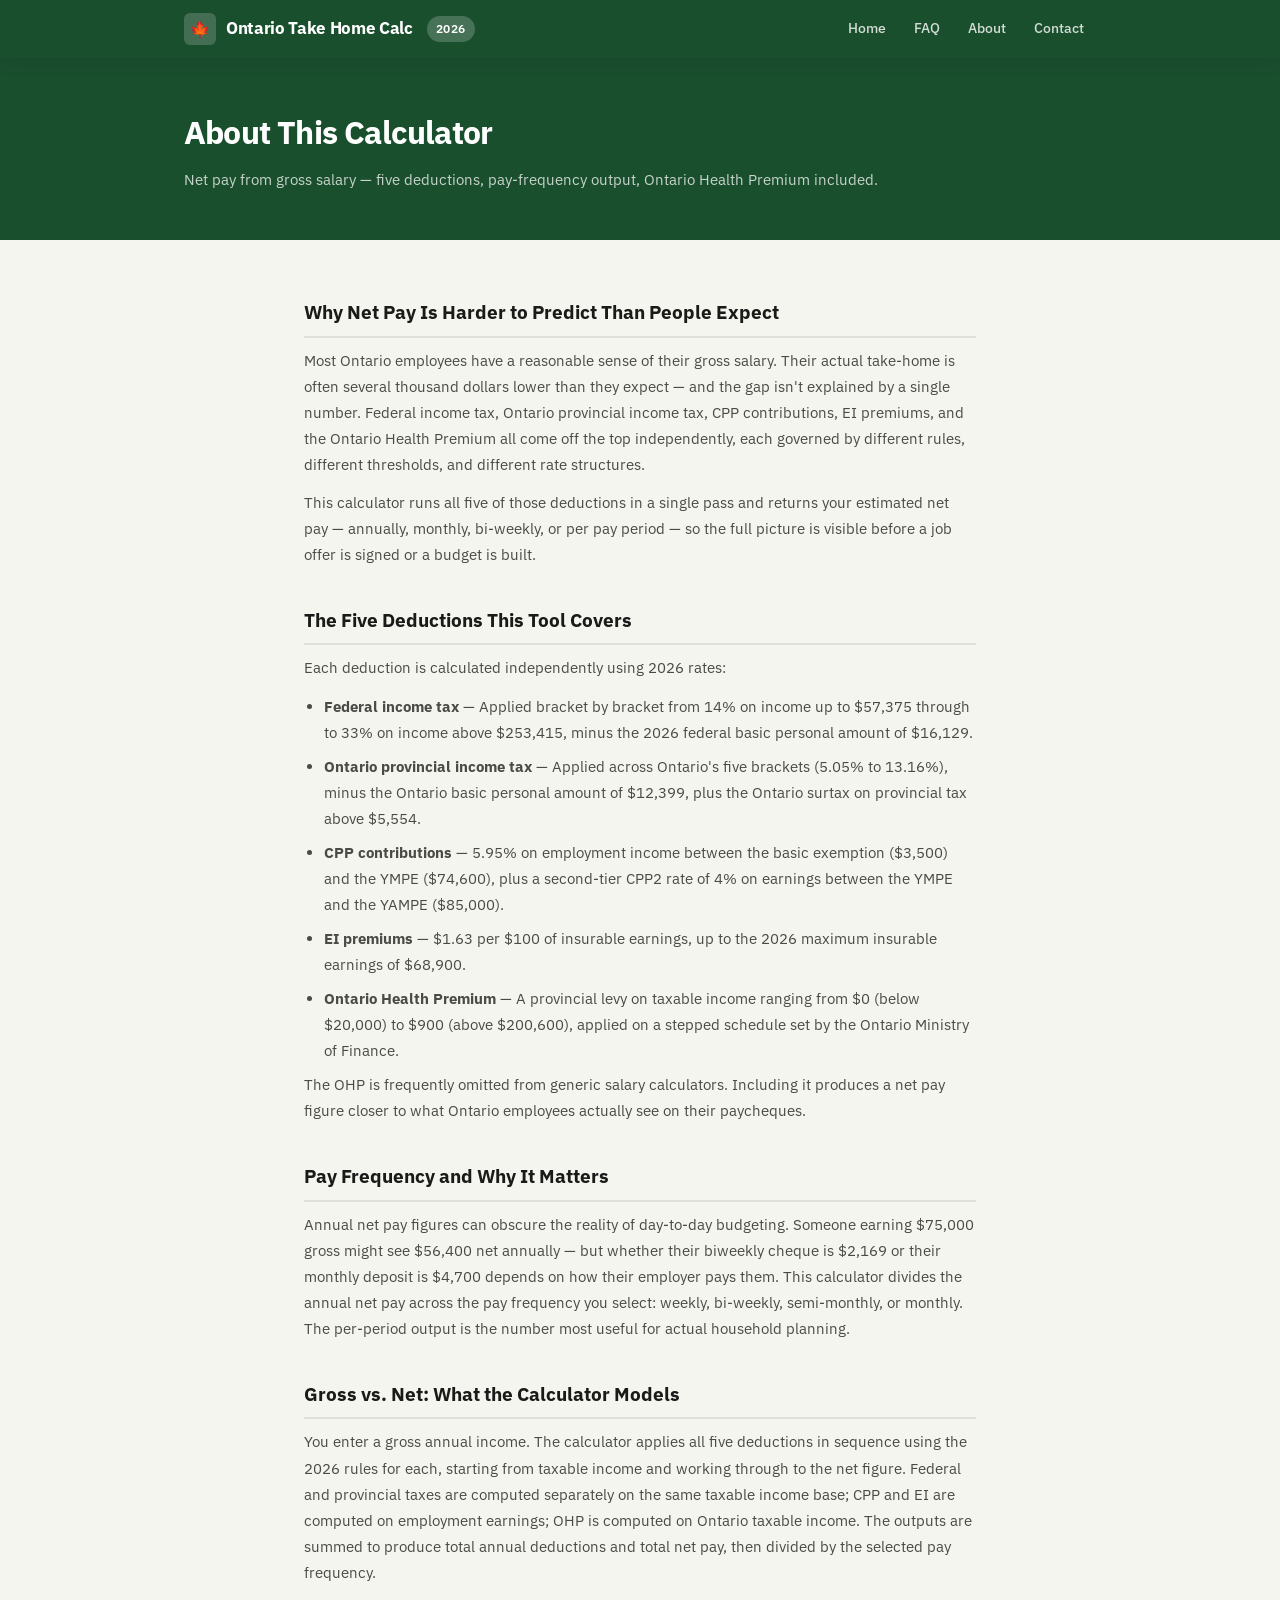
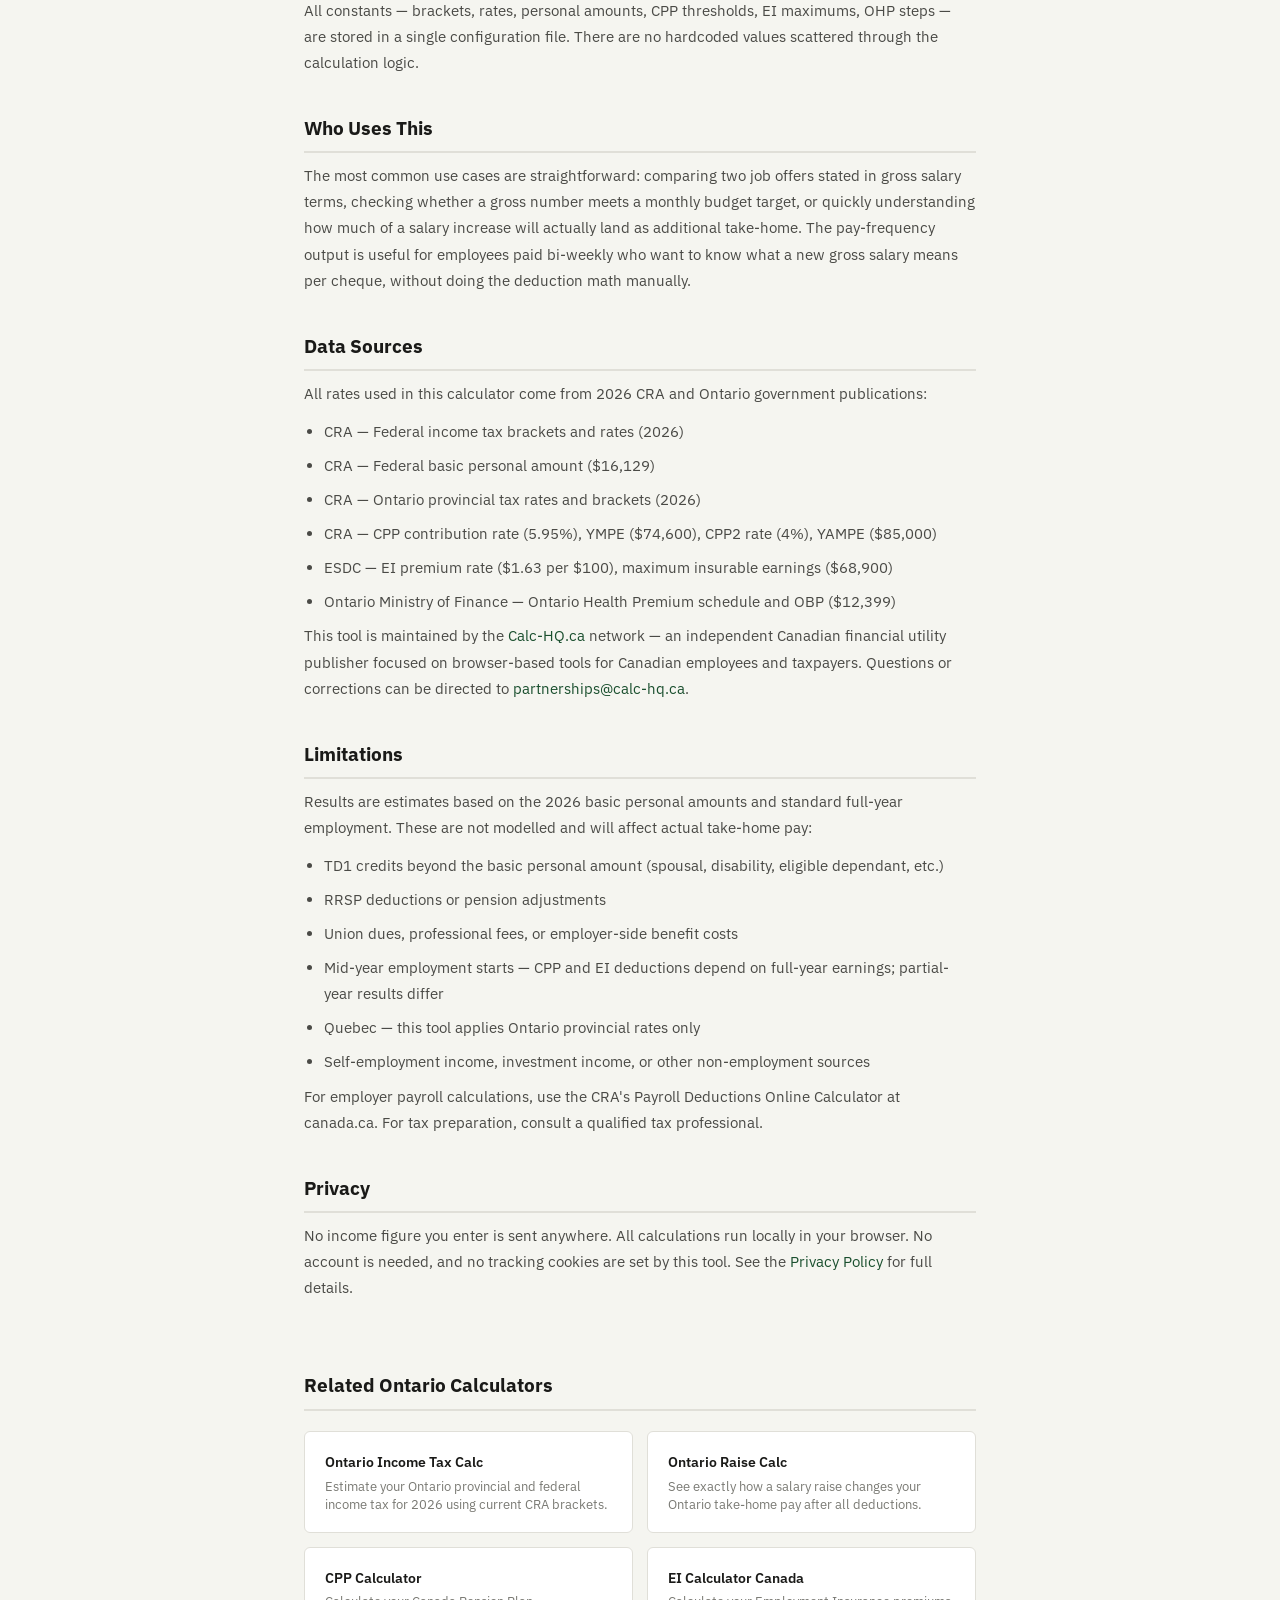
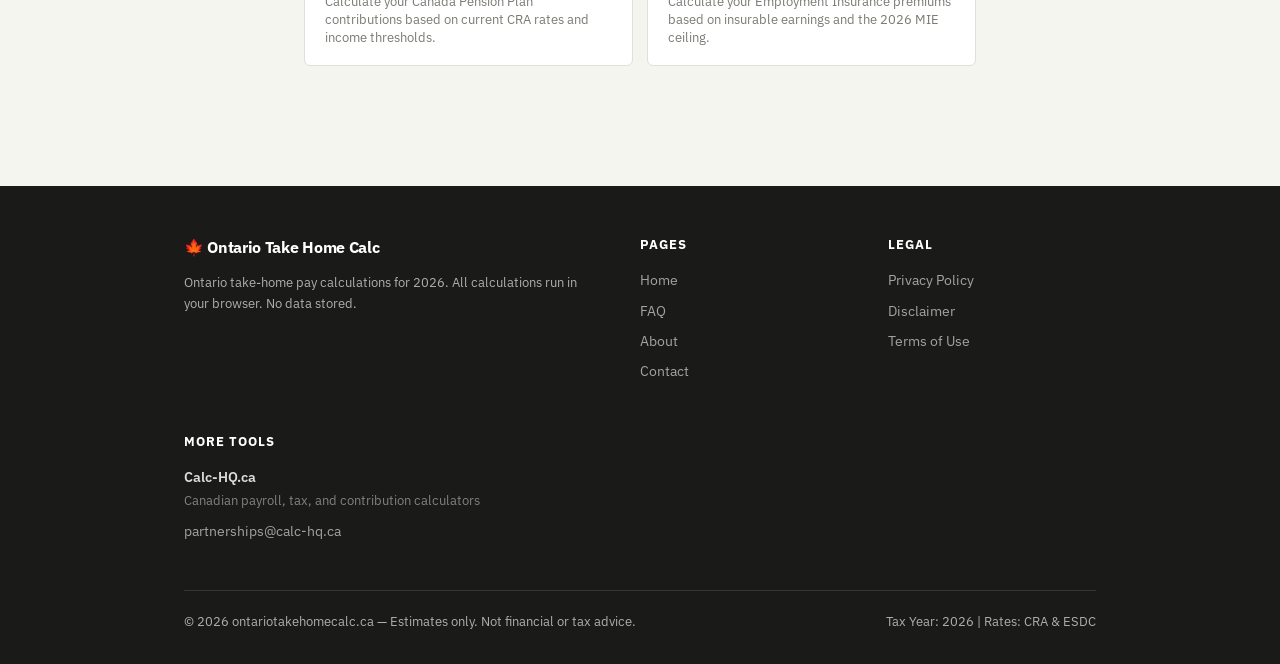
==== about.html @ 14be953a "patch: visual governance stabilization — naming/nav/footer/spacing" ====
<!DOCTYPE html>
<html lang="en-CA">
<head>
  <meta charset="UTF-8">
  <meta name="viewport" content="width=device-width, initial-scale=1.0">
  <title>About | Ontario Take Home Calc</title>
  <meta name="description" content="About Ontario Take Home Calc — a five-deduction net pay estimator covering federal and Ontario income tax, CPP, EI, and the Ontario Health Premium, with pay-frequency output for 2026.">
  <link rel="canonical" href="https://ontariotakehomecalc.ca/about.html">
  <link rel="stylesheet" href="css/style.css">
  <script async src="https://pagead2.googlesyndication.com/pagead/js/adsbygoogle.js?client=ca-pub-7744853829365165" crossorigin="anonymous"></script>
  <script type="application/ld+json">
  {
    "@context": "https://schema.org",
    "@type": "WebPage",
    "name": "About | Ontario Take Home Calc",
    "url": "https://ontariotakehomecalc.ca/about.html",
    "description": "About Ontario Take Home Calc — five-deduction Ontario net pay estimator including OHP, pay frequency output, and 2026 CRA rates.",
    "isPartOf": {
      "@type": "WebSite",
        "name": "Ontario Take Home Calc",
      "url": "https://ontariotakehomecalc.ca/"
    }
  }
  </script>
</head>
<body>

<header class="site-header">
  <div class="container">
    <div class="header-inner">
      <a href="/" class="logo"><span class="logo-icon">🍁</span> Ontario Take Home Calc <span class="year-badge">2026</span></a>
      <nav class="header-nav">
        <a href="index.html">Home</a>
        <a href="faq.html">FAQ</a>
        <a href="about.html">About</a>
        <a href="contact.html">Contact</a>
      </nav>
    </div>
  </div>
</header>

<section class="page-hero">
  <div class="container">
    <h1>About This Calculator</h1>
    <p>Net pay from gross salary — five deductions, pay-frequency output, Ontario Health Premium included.</p>
  </div>
</section>

<div class="page-body">

  <h2>Why Net Pay Is Harder to Predict Than People Expect</h2>
  <p>Most Ontario employees have a reasonable sense of their gross salary. Their actual take-home is often several thousand dollars lower than they expect — and the gap isn't explained by a single number. Federal income tax, Ontario provincial income tax, CPP contributions, EI premiums, and the Ontario Health Premium all come off the top independently, each governed by different rules, different thresholds, and different rate structures.</p>
  <p>This calculator runs all five of those deductions in a single pass and returns your estimated net pay — annually, monthly, bi-weekly, or per pay period — so the full picture is visible before a job offer is signed or a budget is built.</p>

  <h2>The Five Deductions This Tool Covers</h2>
  <p>Each deduction is calculated independently using 2026 rates:</p>
  <ul>
    <li><strong>Federal income tax</strong> — Applied bracket by bracket from 14% on income up to $57,375 through to 33% on income above $253,415, minus the 2026 federal basic personal amount of $16,129.</li>
    <li><strong>Ontario provincial income tax</strong> — Applied across Ontario's five brackets (5.05% to 13.16%), minus the Ontario basic personal amount of $12,399, plus the Ontario surtax on provincial tax above $5,554.</li>
    <li><strong>CPP contributions</strong> — 5.95% on employment income between the basic exemption ($3,500) and the YMPE ($74,600), plus a second-tier CPP2 rate of 4% on earnings between the YMPE and the YAMPE ($85,000).</li>
    <li><strong>EI premiums</strong> — $1.63 per $100 of insurable earnings, up to the 2026 maximum insurable earnings of $68,900.</li>
    <li><strong>Ontario Health Premium</strong> — A provincial levy on taxable income ranging from $0 (below $20,000) to $900 (above $200,600), applied on a stepped schedule set by the Ontario Ministry of Finance.</li>
  </ul>
  <p>The OHP is frequently omitted from generic salary calculators. Including it produces a net pay figure closer to what Ontario employees actually see on their paycheques.</p>

  <h2>Pay Frequency and Why It Matters</h2>
  <p>Annual net pay figures can obscure the reality of day-to-day budgeting. Someone earning $75,000 gross might see $56,400 net annually — but whether their biweekly cheque is $2,169 or their monthly deposit is $4,700 depends on how their employer pays them. This calculator divides the annual net pay across the pay frequency you select: weekly, bi-weekly, semi-monthly, or monthly. The per-period output is the number most useful for actual household planning.</p>

  <h2>Gross vs. Net: What the Calculator Models</h2>
  <p>You enter a gross annual income. The calculator applies all five deductions in sequence using the 2026 rules for each, starting from taxable income and working through to the net figure. Federal and provincial taxes are computed separately on the same taxable income base; CPP and EI are computed on employment earnings; OHP is computed on Ontario taxable income. The outputs are summed to produce total annual deductions and total net pay, then divided by the selected pay frequency.</p>
  <p>All constants — brackets, rates, personal amounts, CPP thresholds, EI maximums, OHP steps — are stored in a single configuration file. There are no hardcoded values scattered through the calculation logic.</p>

  <h2>Who Uses This</h2>
  <p>The most common use cases are straightforward: comparing two job offers stated in gross salary terms, checking whether a gross number meets a monthly budget target, or quickly understanding how much of a salary increase will actually land as additional take-home. The pay-frequency output is useful for employees paid bi-weekly who want to know what a new gross salary means per cheque, without doing the deduction math manually.</p>

  <h2>Data Sources</h2>
  <p>All rates used in this calculator come from 2026 CRA and Ontario government publications:</p>
  <ul>
    <li>CRA — Federal income tax brackets and rates (2026)</li>
    <li>CRA — Federal basic personal amount ($16,129)</li>
    <li>CRA — Ontario provincial tax rates and brackets (2026)</li>
    <li>CRA — CPP contribution rate (5.95%), YMPE ($74,600), CPP2 rate (4%), YAMPE ($85,000)</li>
    <li>ESDC — EI premium rate ($1.63 per $100), maximum insurable earnings ($68,900)</li>
    <li>Ontario Ministry of Finance — Ontario Health Premium schedule and OBP ($12,399)</li>
  </ul>
  <p>This tool is maintained by the <a href="https://calc-hq.ca" target="_blank" rel="noopener">Calc-HQ.ca</a> network — an independent Canadian financial utility publisher focused on browser-based tools for Canadian employees and taxpayers. Questions or corrections can be directed to <a href="mailto:partnerships@calc-hq.ca">partnerships@calc-hq.ca</a>.</p>

  <h2>Limitations</h2>
  <p>Results are estimates based on the 2026 basic personal amounts and standard full-year employment. These are not modelled and will affect actual take-home pay:</p>
  <ul>
    <li>TD1 credits beyond the basic personal amount (spousal, disability, eligible dependant, etc.)</li>
    <li>RRSP deductions or pension adjustments</li>
    <li>Union dues, professional fees, or employer-side benefit costs</li>
    <li>Mid-year employment starts — CPP and EI deductions depend on full-year earnings; partial-year results differ</li>
    <li>Quebec — this tool applies Ontario provincial rates only</li>
    <li>Self-employment income, investment income, or other non-employment sources</li>
  </ul>
  <p>For employer payroll calculations, use the CRA's Payroll Deductions Online Calculator at canada.ca. For tax preparation, consult a qualified tax professional.</p>

  <h2>Privacy</h2>
  <p>No income figure you enter is sent anywhere. All calculations run locally in your browser. No account is needed, and no tracking cookies are set by this tool. See the <a href="privacy-policy.html">Privacy Policy</a> for full details.</p>

</div>

<!-- RELATED TOOLS (Ontario cluster — driven by network.js) -->
<section class="related-tools-section">
  <div class="page-body" style="padding-top:0;">
    <h2 style="margin-top:0;">Related Ontario Calculators</h2>
    <div class="related-grid" id="relatedGrid">
      <!-- populated by network.js -->
    </div>
  </div>
</section>

<footer class="site-footer">
  <div class="container">
    <div class="footer-grid">
      <div class="footer-brand">
        <div class="logo">🍁 Ontario Take Home Calc</div>
        <p>Ontario take-home pay calculations for 2026. All calculations run in your browser. No data stored.</p>
      </div>
      <div class="footer-col">
        <h4>Pages</h4>
        <a href="index.html">Home</a>
        <a href="faq.html">FAQ</a>
        <a href="about.html">About</a>
        <a href="contact.html">Contact</a>
      </div>
      <div class="footer-col">
        <h4>Legal</h4>
        <a href="privacy-policy.html">Privacy Policy</a>
        <a href="disclaimer.html">Disclaimer</a>
        <a href="terms.html">Terms of Use</a>
      </div>
      <div class="footer-col">
        <h4>More Tools</h4>
        <a href="https://calc-hq.ca" class="more-tools-link" target="_blank" rel="noopener">
          <div>Calc-HQ.ca</div>
          <div class="subtext">Canadian payroll, tax, and contribution calculators</div>
        </a>
        <a href="mailto:partnerships@calc-hq.ca">partnerships@calc-hq.ca</a>
      </div>
    </div>
    <div class="footer-bottom">
      <span>© 2026 ontariotakehomecalc.ca — Estimates only. Not financial or tax advice.</span>
      <span>Tax Year: 2026 | Rates: CRA &amp; ESDC</span>
    </div>
  </div>
</footer>

<script src="js/network.js"></script>
<script src="js/ads.js"></script>
<script>
(function(){
  var grid = document.getElementById('relatedGrid');
  if (!grid || typeof NETWORK_TOOLS === 'undefined') return;
  var thisSite = 'ontariotakehomecalc.ca';
  var tools = NETWORK_TOOLS.filter(function(t){ return t.live === true && t.url.indexOf(thisSite) === -1; });
  if (!tools.length) { grid.innerHTML = '<p style="color:#888;font-size:0.9rem">No related tools available.</p>'; return; }
  tools.forEach(function(tool){
    var a = document.createElement('a');
    a.className = 'related-card';
    a.href = tool.url;
    a.target = '_blank';
    a.rel = 'noopener';
    a.innerHTML = '<div class="related-card-title">' + tool.name + '</div><div class="related-card-desc">' + tool.desc + '</div>';
    grid.appendChild(a);
  });
})();
</script>
</body>
</html>
---- css/style.css ----
/* Ontario Take Home Calc — Main Stylesheet */
/* Aesthetic: Clean government-grade authority with a modern twist */
/* Fonts: IBM Plex Sans (body) + IBM Plex Mono (numbers) */

@import url('https://fonts.googleapis.com/css2?family=IBM+Plex+Sans:wght@300;400;500;600;700&family=IBM+Plex+Mono:wght@400;500;600&display=swap');

/* ─── CSS VARIABLES ──────────────────────────────────────────────────────────── */
:root {
  --bg:         #f5f5f0;
  --surface:    #ffffff;
  --surface-2:  #f9f9f6;
  --border:     #e0dfd8;
  --border-2:   #c8c7be;

  --text-primary:   #1a1a18;
  --text-secondary: #4a4a46;
  --text-muted:     #7a7a74;

  --accent:       #1a4f2e;      /* Deep Ontario green */
  --accent-light: #e8f2ec;
  --accent-mid:   #2d7a47;
  --accent-hover: #153d24;

  --red:    #c0392b;
  --amber:  #c47a00;

  --radius:   6px;
  --radius-lg: 12px;
  --shadow-sm: 0 1px 3px rgba(0,0,0,0.08);
  --shadow:    0 4px 16px rgba(0,0,0,0.10);
  --shadow-lg: 0 8px 32px rgba(0,0,0,0.12);

  --max-width: 960px;
  --content-width: 760px;
}

/* ─── RESET ──────────────────────────────────────────────────────────────────── */
*, *::before, *::after { box-sizing: border-box; margin: 0; padding: 0; }
html { scroll-behavior: smooth; }
body {
  font-family: 'IBM Plex Sans', sans-serif;
  background: var(--bg);
  color: var(--text-primary);
  font-size: 16px;
  line-height: 1.65;
  -webkit-font-smoothing: antialiased;
}
img { max-width: 100%; }
a { color: var(--accent); text-decoration: none; }
a:hover { color: var(--accent-hover); text-decoration: underline; }

/* ─── LAYOUT ──────────────────────────────────────────────────────────────────── */
.container {
  max-width: var(--max-width);
  margin: 0 auto;
  padding: 0 24px;
}
.content-width {
  max-width: var(--content-width);
  margin: 0 auto;
}

/* ─── HEADER ──────────────────────────────────────────────────────────────────── */
.site-header {
  background: var(--accent);
  color: #fff;
  padding: 0;
  position: sticky;
  top: 0;
  z-index: 100;
  box-shadow: var(--shadow);
}
.header-inner {
  display: flex;
  align-items: center;
  justify-content: space-between;
  height: 58px;
}
.logo {
  font-size: 1.05rem;
  font-weight: 700;
  color: #fff;
  letter-spacing: -0.02em;
  display: flex;
  align-items: center;
  gap: 10px;
}
.logo-icon {
  width: 32px;
  height: 32px;
  background: rgba(255,255,255,0.18);
  border-radius: 6px;
  display: flex;
  align-items: center;
  justify-content: center;
  font-size: 1rem;
}
.header-nav {
  display: flex;
  align-items: center;
  gap: 4px;
}
.header-nav a {
  color: rgba(255,255,255,0.80);
  font-size: 0.875rem;
  font-weight: 500;
  padding: 6px 12px;
  border-radius: var(--radius);
  transition: background 0.15s, color 0.15s;
}
.header-nav a:hover {
  color: #fff;
  background: rgba(255,255,255,0.15);
  text-decoration: none;
}
.year-badge {
  background: rgba(255,255,255,0.20);
  color: #fff;
  font-size: 0.75rem;
  font-weight: 600;
  padding: 3px 9px;
  border-radius: 20px;
  letter-spacing: 0.04em;
  margin-left: 4px;
}

/* ─── HERO ────────────────────────────────────────────────────────────────────── */
.hero {
  background: var(--accent);
  color: #fff;
  padding: 48px 0 56px;
}
.hero h1 {
  font-size: clamp(1.6rem, 3.5vw, 2.4rem);
  font-weight: 700;
  letter-spacing: -0.03em;
  line-height: 1.2;
  margin-bottom: 10px;
  text-wrap: balance;
}
.hero p {
  font-size: 1rem;
  color: rgba(255,255,255,0.80);
  max-width: 520px;
}

/* ─── CALCULATOR CARD ────────────────────────────────────────────────────────── */
.calc-card {
  background: var(--surface);
  border-radius: var(--radius-lg);
  box-shadow: var(--shadow-lg);
  margin-top: -28px;
  position: relative;
  z-index: 10;
  overflow: hidden;
}
.calc-form-section {
  padding: 32px 36px;
  border-bottom: 1px solid var(--border);
}
.calc-results-section {
  padding: 32px 36px;
  background: var(--surface-2);
}

.form-grid {
  display: grid;
  grid-template-columns: 1fr 1fr;
  gap: 20px 28px;
  align-items: end;
}
.form-group {
  display: flex;
  flex-direction: column;
  gap: 6px;
}
.form-group.full {
  grid-column: 1 / -1;
}
label {
  font-size: 0.825rem;
  font-weight: 600;
  color: var(--text-secondary);
  text-transform: uppercase;
  letter-spacing: 0.06em;
}
.input-prefix-wrap {
  position: relative;
}
.input-prefix {
  position: absolute;
  left: 12px;
  top: 50%;
  transform: translateY(-50%);
  color: var(--text-muted);
  font-size: 1rem;
  font-family: 'IBM Plex Mono', monospace;
  pointer-events: none;
}
input[type="number"],
select {
  width: 100%;
  padding: 11px 14px;
  border: 1.5px solid var(--border);
  border-radius: var(--radius);
  background: var(--surface);
  color: var(--text-primary);
  font-family: 'IBM Plex Mono', monospace;
  font-size: 1rem;
  font-weight: 500;
  transition: border-color 0.15s, box-shadow 0.15s;
  appearance: none;
}
.input-prefix-wrap input[type="number"] {
  padding-left: 28px;
}
input[type="number"]:focus,
select:focus {
  outline: none;
  border-color: var(--accent);
  box-shadow: 0 0 0 3px var(--accent-light);
}
select {
  background-image: url("data:image/svg+xml,%3Csvg xmlns='http://www.w3.org/2000/svg' width='12' height='8' viewBox='0 0 12 8'%3E%3Cpath d='M1 1l5 5 5-5' stroke='%234a4a46' stroke-width='1.5' fill='none' stroke-linecap='round'/%3E%3C/svg%3E");
  background-repeat: no-repeat;
  background-position: right 14px center;
  padding-right: 36px;
  cursor: pointer;
  font-family: 'IBM Plex Sans', sans-serif;
}
.calc-btn {
  background: var(--accent);
  color: #fff;
  border: none;
  border-radius: var(--radius);
  padding: 12px 28px;
  font-family: 'IBM Plex Sans', sans-serif;
  font-size: 0.95rem;
  font-weight: 600;
  cursor: pointer;
  transition: background 0.15s, transform 0.1s;
  letter-spacing: 0.02em;
  width: 100%;
  margin-top: 4px;
}
.calc-btn:hover { background: var(--accent-hover); }
.calc-btn:active { transform: translateY(1px); }

/* ─── RESULTS ────────────────────────────────────────────────────────────────── */
.results-placeholder {
  text-align: center;
  padding: 40px 0;
  color: var(--text-muted);
}
.results-placeholder p { font-size: 0.95rem; margin-top: 8px; }

.results-header {
  display: flex;
  align-items: flex-end;
  justify-content: space-between;
  margin-bottom: 28px;
  gap: 16px;
  flex-wrap: wrap;
}
.takehome-display {
  display: flex;
  flex-direction: column;
  gap: 2px;
}
.takehome-label {
  font-size: 0.8rem;
  font-weight: 600;
  text-transform: uppercase;
  letter-spacing: 0.06em;
  color: var(--text-muted);
}
.takehome-amount {
  font-family: 'IBM Plex Mono', monospace;
  font-size: clamp(1.8rem, 4vw, 2.6rem);
  font-weight: 600;
  color: var(--accent);
  letter-spacing: -0.03em;
  line-height: 1;
}
.takehome-period {
  font-size: 0.85rem;
  color: var(--text-muted);
  margin-top: 4px;
}
.effective-rate-chip {
  background: var(--accent-light);
  color: var(--accent);
  font-size: 0.85rem;
  font-weight: 600;
  padding: 6px 14px;
  border-radius: 20px;
  white-space: nowrap;
}

/* Results breakdown table */
.results-breakdown {
  display: flex;
  flex-direction: column;
  gap: 0;
  border: 1px solid var(--border);
  border-radius: var(--radius);
  overflow: hidden;
  margin-bottom: 20px;
}
.breakdown-row {
  display: flex;
  align-items: center;
  justify-content: space-between;
  padding: 11px 16px;
  border-bottom: 1px solid var(--border);
  transition: background 0.1s;
  gap: 12px;
}
.breakdown-row:last-child { border-bottom: none; }
.breakdown-row:hover { background: var(--surface); }
.breakdown-row.section-header {
  background: #f0f0eb;
  font-size: 0.75rem;
  font-weight: 700;
  text-transform: uppercase;
  letter-spacing: 0.08em;
  color: var(--text-muted);
  padding: 7px 16px;
  border-bottom: 1px solid var(--border-2);
}
.breakdown-row.total {
  background: var(--accent);
  color: #fff;
  font-weight: 700;
  border-bottom: none;
}
.breakdown-row.total:hover { background: var(--accent-hover); }
.breakdown-label {
  font-size: 0.9rem;
  color: var(--text-secondary);
  display: flex;
  align-items: center;
  gap: 8px;
}
.breakdown-row.total .breakdown-label { color: rgba(255,255,255,0.85); }
.breakdown-value {
  font-family: 'IBM Plex Mono', monospace;
  font-size: 0.9rem;
  font-weight: 500;
  color: var(--text-primary);
  white-space: nowrap;
}
.breakdown-row.total .breakdown-value { color: #fff; font-size: 1rem; }
.breakdown-sub {
  font-size: 0.78rem;
  color: var(--text-muted);
  font-family: 'IBM Plex Mono', monospace;
}
.deduction-amount { color: var(--red); }
.breakdown-row.total .deduction-amount { color: rgba(255,220,220,1); }

/* Period comparison */
.period-grid {
  display: grid;
  grid-template-columns: repeat(3, 1fr);
  gap: 12px;
  margin-top: 4px;
}
.period-card {
  background: var(--surface);
  border: 1px solid var(--border);
  border-radius: var(--radius);
  padding: 14px 16px;
  display: flex;
  flex-direction: column;
  gap: 4px;
}
.period-card-label {
  font-size: 0.75rem;
  font-weight: 700;
  text-transform: uppercase;
  letter-spacing: 0.06em;
  color: var(--text-muted);
}
.period-card-amount {
  font-family: 'IBM Plex Mono', monospace;
  font-size: 1.05rem;
  font-weight: 600;
  color: var(--text-primary);
  letter-spacing: -0.02em;
}
.period-card-sub {
  font-size: 0.75rem;
  color: var(--text-muted);
}
.period-card.highlight {
  border-color: var(--accent);
  background: var(--accent-light);
}
.period-card.highlight .period-card-amount { color: var(--accent); }

.disclaimer-note {
  font-size: 0.78rem;
  color: var(--text-muted);
  padding: 12px 16px;
  background: #fffbf0;
  border: 1px solid #e8d88a;
  border-radius: var(--radius);
  margin-top: 16px;
  line-height: 1.5;
}

/* ─── CONTENT SECTIONS ───────────────────────────────────────────────────────── */
.page-content {
  padding: 64px 0;
}
.section {
  margin-bottom: 56px;
}
.section-label {
  font-size: 0.75rem;
  font-weight: 700;
  text-transform: uppercase;
  letter-spacing: 0.1em;
  color: var(--accent);
  margin-bottom: 8px;
}
.section h2 {
  font-size: clamp(1.25rem, 2.5vw, 1.55rem);
  font-weight: 700;
  letter-spacing: -0.025em;
  color: var(--text-primary);
  margin-bottom: 16px;
  line-height: 1.25;
  text-wrap: balance;
}
.section h3 {
  font-size: 1.05rem;
  font-weight: 600;
  color: var(--text-primary);
  margin-bottom: 10px;
  margin-top: 24px;
}
.section p {
  color: var(--text-secondary);
  font-size: 0.95rem;
  line-height: 1.75;
  margin-bottom: 14px;
}
.section p:last-child { margin-bottom: 0; }

/* Info boxes */
.info-box {
  background: var(--surface);
  border: 1px solid var(--border);
  border-radius: var(--radius-lg);
  padding: 28px 32px;
  margin-bottom: 20px;
}
.info-box.green {
  background: var(--accent-light);
  border-color: rgba(45,122,71,0.25);
}
.info-box h3 { margin-top: 0; }

/* Example calculation */
.example-table {
  width: 100%;
  border-collapse: collapse;
  font-size: 0.9rem;
  margin: 20px 0;
  border-radius: var(--radius);
  overflow: hidden;
  border: 1px solid var(--border);
}
.example-table th {
  background: var(--accent);
  color: #fff;
  text-align: left;
  padding: 10px 16px;
  font-weight: 600;
  font-size: 0.8rem;
  text-transform: uppercase;
  letter-spacing: 0.06em;
}
.example-table td {
  padding: 10px 16px;
  border-bottom: 1px solid var(--border);
  color: var(--text-secondary);
}
.example-table tr:last-child td { border-bottom: none; }
.example-table tr:nth-child(even) td { background: var(--surface-2); }
.example-table td:last-child {
  font-family: 'IBM Plex Mono', monospace;
  font-weight: 500;
  text-align: right;
  color: var(--text-primary);
}
.example-table .table-total td {
  font-weight: 700;
  background: #f0f0eb;
  color: var(--text-primary);
}
.example-table .table-result td {
  font-weight: 700;
  background: var(--accent-light);
  color: var(--accent);
}

/* Scenarios grid */
.scenarios-grid {
  display: grid;
  grid-template-columns: repeat(auto-fill, minmax(260px, 1fr));
  gap: 16px;
  margin-top: 20px;
}
.scenario-card {
  background: var(--surface);
  border: 1px solid var(--border);
  border-radius: var(--radius-lg);
  padding: 22px 24px;
  display: flex;
  flex-direction: column;
  gap: 4px;
}
.scenario-title {
  font-size: 0.8rem;
  font-weight: 700;
  text-transform: uppercase;
  letter-spacing: 0.06em;
  color: var(--text-muted);
  margin-bottom: 4px;
}
.scenario-income {
  font-family: 'IBM Plex Mono', monospace;
  font-size: 1.25rem;
  font-weight: 600;
  color: var(--text-primary);
}
.scenario-net {
  font-family: 'IBM Plex Mono', monospace;
  font-size: 1.1rem;
  font-weight: 600;
  color: var(--accent);
  margin-top: 4px;
}
.scenario-row {
  display: flex;
  justify-content: space-between;
  font-size: 0.82rem;
  color: var(--text-muted);
  padding: 2px 0;
  border-top: 1px solid var(--border);
  margin-top: 8px;
  padding-top: 8px;
}
.scenario-row span:last-child {
  font-family: 'IBM Plex Mono', monospace;
  font-weight: 500;
}

/* FAQ */
.faq-item {
  border-bottom: 1px solid var(--border);
  padding: 20px 0;
}
.faq-item:first-child { padding-top: 0; }
.faq-item:last-child { border-bottom: none; }
.faq-q {
  font-weight: 600;
  font-size: 0.95rem;
  color: var(--text-primary);
  margin-bottom: 8px;
  cursor: pointer;
  display: flex;
  justify-content: space-between;
  align-items: flex-start;
  gap: 12px;
}
.faq-q::after {
  content: "+";
  font-size: 1.2rem;
  color: var(--accent);
  flex-shrink: 0;
  margin-top: -2px;
  transition: transform 0.2s;
}
.faq-item.open .faq-q::after {
  transform: rotate(45deg);
}
.faq-a {
  font-size: 0.9rem;
  color: var(--text-secondary);
  line-height: 1.7;
  display: none;
}
.faq-item.open .faq-a { display: block; }

/* Related tools */
.related-grid {
  display: grid;
  grid-template-columns: repeat(auto-fill, minmax(220px, 1fr));
  gap: 14px;
  margin-top: 20px;
}
.related-card {
  background: var(--surface);
  border: 1px solid var(--border);
  border-radius: var(--radius);
  padding: 18px 20px;
  display: flex;
  flex-direction: column;
  gap: 4px;
  text-decoration: none;
  transition: border-color 0.15s, box-shadow 0.15s;
}
.related-card:hover {
  border-color: var(--accent);
  box-shadow: var(--shadow-sm);
  text-decoration: none;
}
.related-card-title {
  font-weight: 600;
  font-size: 0.9rem;
  color: var(--text-primary);
}
.related-card-desc {
  font-size: 0.8rem;
  color: var(--text-muted);
  line-height: 1.4;
}

/* ─── FOOTER ──────────────────────────────────────────────────────────────────── */
.site-footer {
  background: var(--text-primary);
  color: rgba(255,255,255,0.65);
  padding: 48px 0 32px;
  margin-top: 64px;
}
.footer-grid {
  display: grid;
  grid-template-columns: 2fr 1fr 1fr;
  gap: 40px;
  margin-bottom: 40px;
}
.footer-brand .logo { color: #fff; font-size: 1rem; margin-bottom: 12px; }
.footer-brand p { font-size: 0.82rem; line-height: 1.6; }
.footer-col h4 {
  color: #fff;
  font-size: 0.8rem;
  font-weight: 700;
  text-transform: uppercase;
  letter-spacing: 0.08em;
  margin-bottom: 14px;
}
.footer-col a {
  display: block;
  color: rgba(255,255,255,0.60);
  font-size: 0.85rem;
  margin-bottom: 8px;
  transition: color 0.15s;
}
.footer-col a:hover { color: #fff; text-decoration: none; }
.more-tools-link div:first-child { font-weight: 600; color: rgba(255,255,255,0.85); }
.more-tools-link .subtext { font-size: 0.8rem; color: rgba(255,255,255,0.45); margin-top: 2px; }
.more-tools-link:hover div:first-child { color: #fff; }
.footer-bottom {
  border-top: 1px solid rgba(255,255,255,0.12);
  padding-top: 20px;
  display: flex;
  justify-content: space-between;
  align-items: center;
  flex-wrap: wrap;
  gap: 12px;
  font-size: 0.8rem;
}
.footer-bottom a { color: rgba(255,255,255,0.55); }
.footer-bottom a:hover { color: #fff; text-decoration: none; }

/* ─── PAGE-SPECIFIC (about, privacy, etc.) ───────────────────────────────────── */
.page-hero {
  background: var(--accent);
  color: #fff;
  padding: 48px 0;
}
.page-hero h1 {
  font-size: clamp(1.4rem, 3vw, 2rem);
  font-weight: 700;
  letter-spacing: -0.025em;
  text-wrap: balance;
}
.page-hero p {
  color: rgba(255,255,255,0.75);
  margin-top: 8px;
  font-size: 0.95rem;
}
.page-body {
  max-width: 720px;
  margin: 0 auto;
  padding: 56px 24px;
}
.page-body h2 {
  font-size: 1.2rem;
  font-weight: 700;
  color: var(--text-primary);
  margin: 36px 0 10px;
  padding-bottom: 8px;
  border-bottom: 2px solid var(--border);
}
.page-body h2:first-child { margin-top: 0; }
.page-body p, .page-body li {
  font-size: 0.93rem;
  color: var(--text-secondary);
  line-height: 1.75;
  margin-bottom: 12px;
}
.page-body ul { padding-left: 20px; }
.page-body li { margin-bottom: 8px; }

/* Contact form */
.contact-form {
  display: flex;
  flex-direction: column;
  gap: 18px;
  margin-top: 24px;
}
.contact-form input,
.contact-form textarea {
  width: 100%;
  padding: 11px 14px;
  border: 1.5px solid var(--border);
  border-radius: var(--radius);
  font-family: 'IBM Plex Sans', sans-serif;
  font-size: 0.95rem;
  color: var(--text-primary);
  background: var(--surface);
  resize: vertical;
  transition: border-color 0.15s, box-shadow 0.15s;
}
.contact-form input:focus,
.contact-form textarea:focus {
  outline: none;
  border-color: var(--accent);
  box-shadow: 0 0 0 3px var(--accent-light);
}
.contact-form textarea { min-height: 130px; }
.contact-form .calc-btn { align-self: flex-start; padding: 11px 28px; width: auto; }

/* ─── RESPONSIVE ──────────────────────────────────────────────────────────────── */
@media (max-width: 768px) {
  .header-inner { height: auto; padding: 8px 16px; flex-wrap: wrap; gap: 6px; }
  .header-nav { display: flex; flex-wrap: wrap; gap: 4px; }
  .header-nav a { font-size: 0.78rem; padding: 4px 8px; }
  .form-grid { grid-template-columns: 1fr; }
  .calc-form-section, .calc-results-section { padding: 24px 20px; }
  .period-grid { grid-template-columns: 1fr 1fr; }
  .scenarios-grid { grid-template-columns: 1fr 1fr; }
  .footer-grid { grid-template-columns: 1fr; gap: 32px; }
  .footer-bottom { flex-direction: column; align-items: flex-start; }
  .results-header { flex-direction: column; align-items: flex-start; }
  .hero { padding: 36px 0 52px; }
  .page-content { padding: 32px 0; }
  .section { margin-bottom: 32px; }
  .section h3 { margin-top: 16px; }
  .ad-unit { min-height: 0; margin: 16px auto; }
  .ad-unit ins { height: auto !important; min-height: 0; }
  /* Mobile: support page horizontal breathing room */
  .page-body { padding: 36px 20px; }
  .page-hero { padding: 32px 0; }
  .container { padding: 0 16px; }
  .related-grid { grid-template-columns: 1fr; gap: 10px; }
}
@media (max-width: 480px) {
  .container { padding: 0 16px; }
  .period-grid { grid-template-columns: 1fr; }
  .scenarios-grid { grid-template-columns: 1fr; }
  .hero h1 { font-size: 1.5rem; }
  .section { margin-bottom: 24px; }
  .page-content { padding: 24px 0; }
  .faq-item { padding: 14px 0; }
  /* Small phone: tighter page-body, consistent card padding */
  .page-body { padding: 28px 16px; }
  .calc-form-section, .calc-results-section { padding: 20px 16px; }
  .related-card { padding: 14px 16px; }
  .info-box { padding: 18px 16px; }
}
@media (max-width: 360px) {
  .container { padding: 0 12px; }
  .hero h1 { font-size: 1.35rem; }
  .page-hero h1 { font-size: 1.3rem; }
}

/* ─── ADS PLACEHOLDER ────────────────────────────────────────────────────────── */
.ad-unit {
  text-align: center;
  margin: 32px auto;
  display: flex;
  align-items: center;
  justify-content: center;
}
.ad-unit.ad-inactive,
.ad-unit.ad-inactive ins,
.ad-unit.ad-inactive .adsbygoogle {
  display: none !important;
  height: 0 !important;
  min-height: 0 !important;
  max-height: 0 !important;
  margin: 0 !important;
  padding: 0 !important;
  overflow: hidden !important;
}
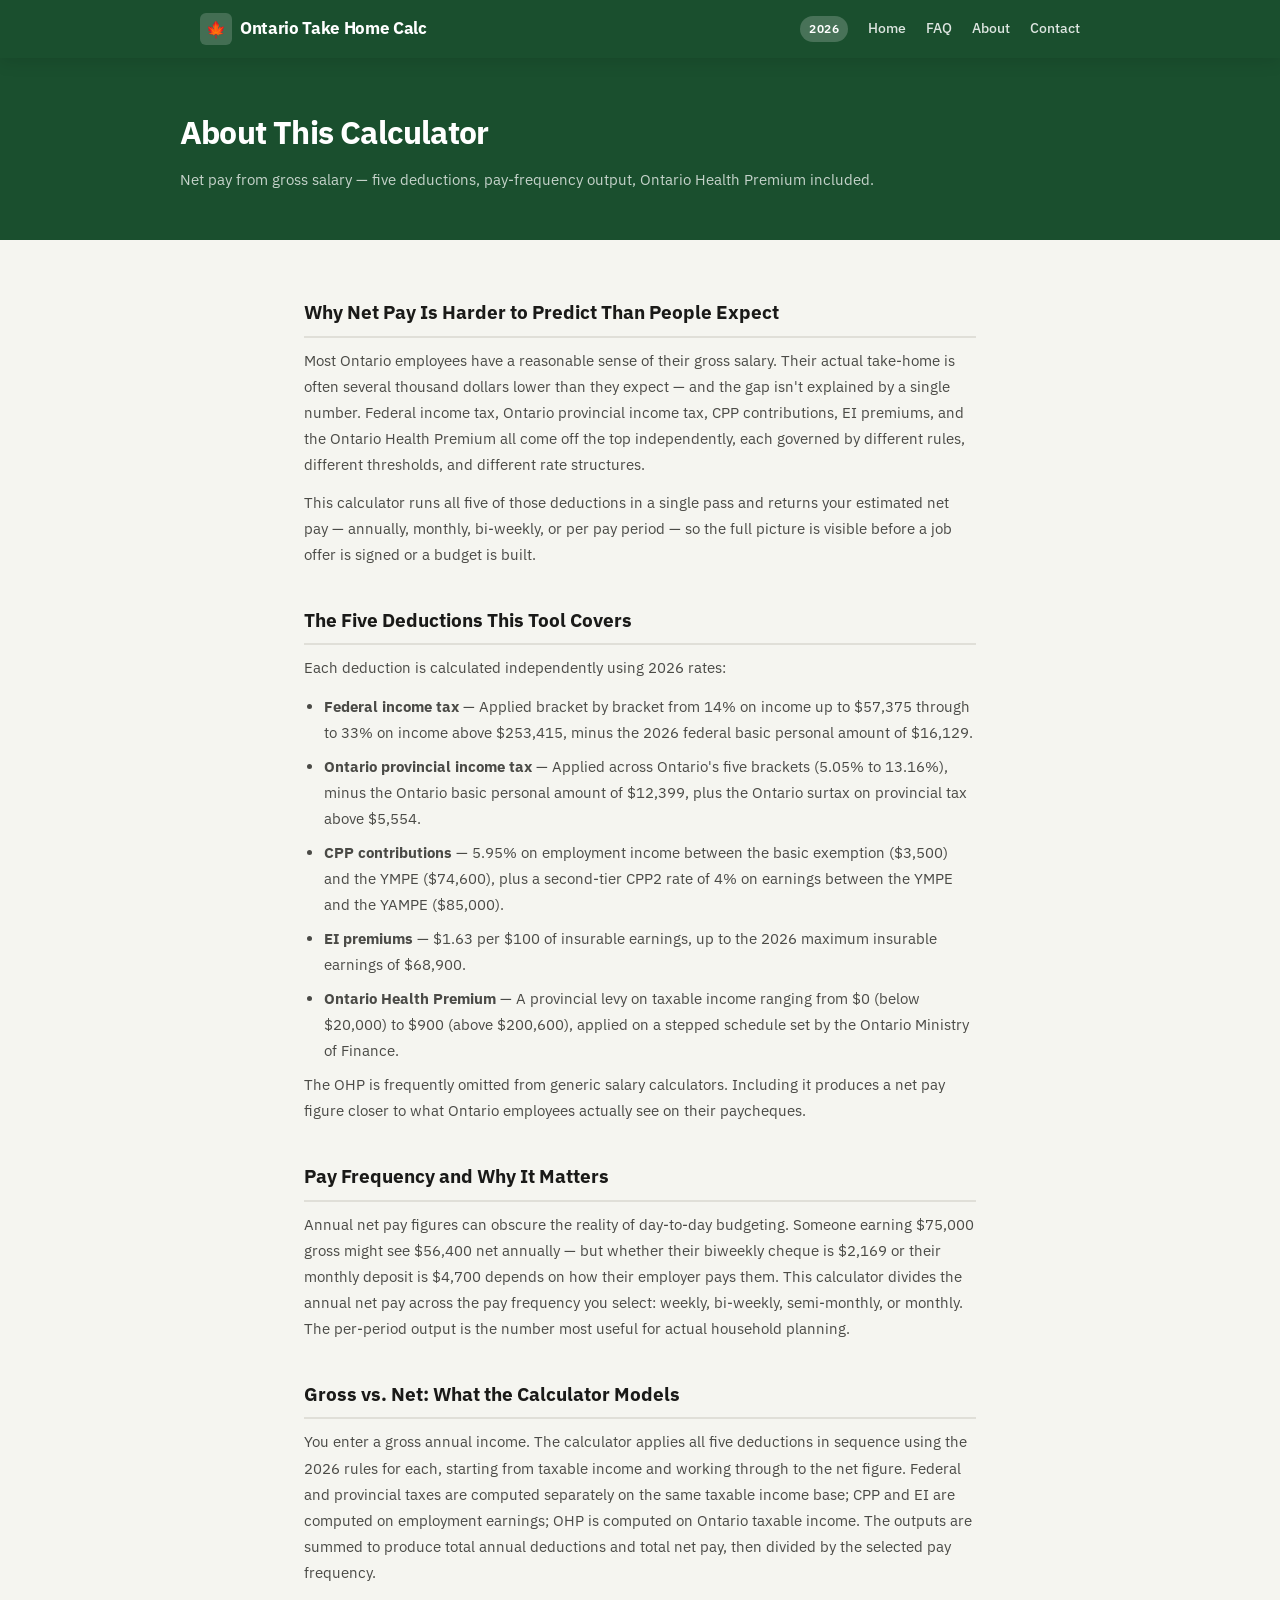
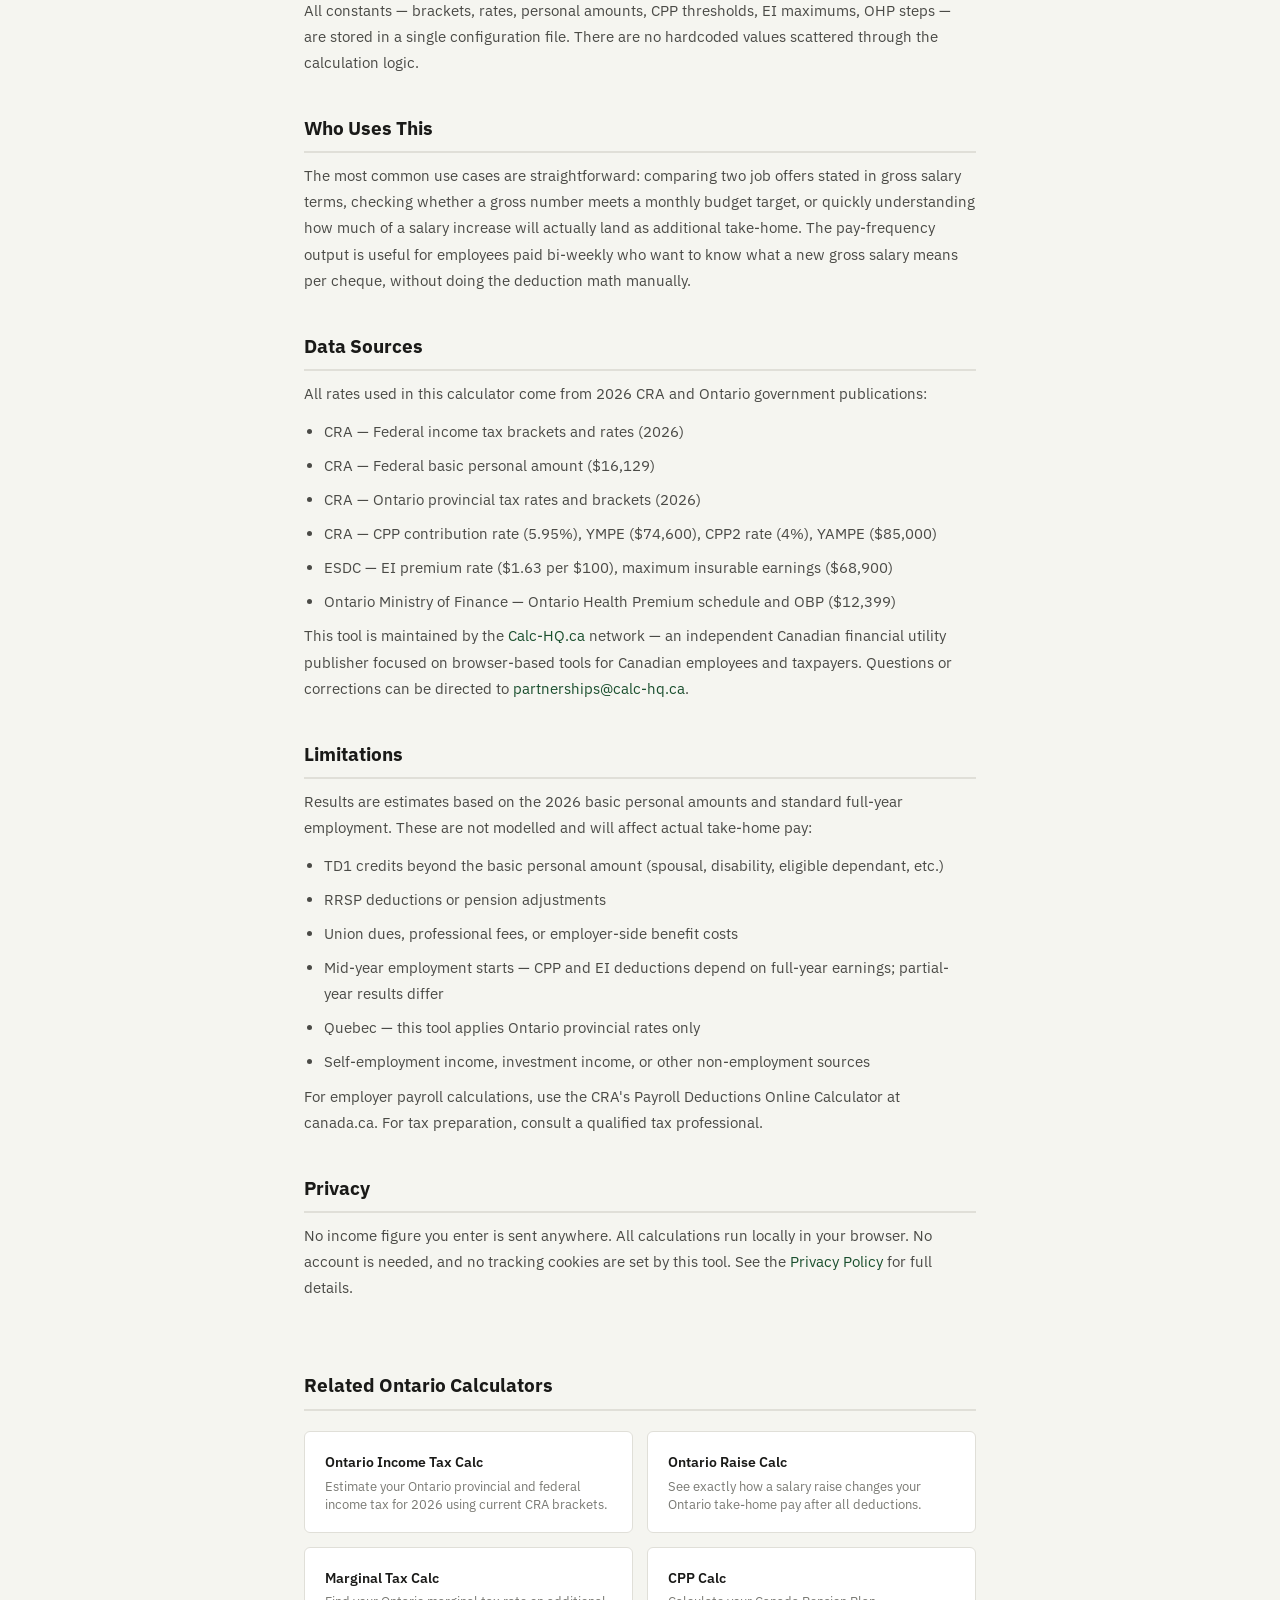
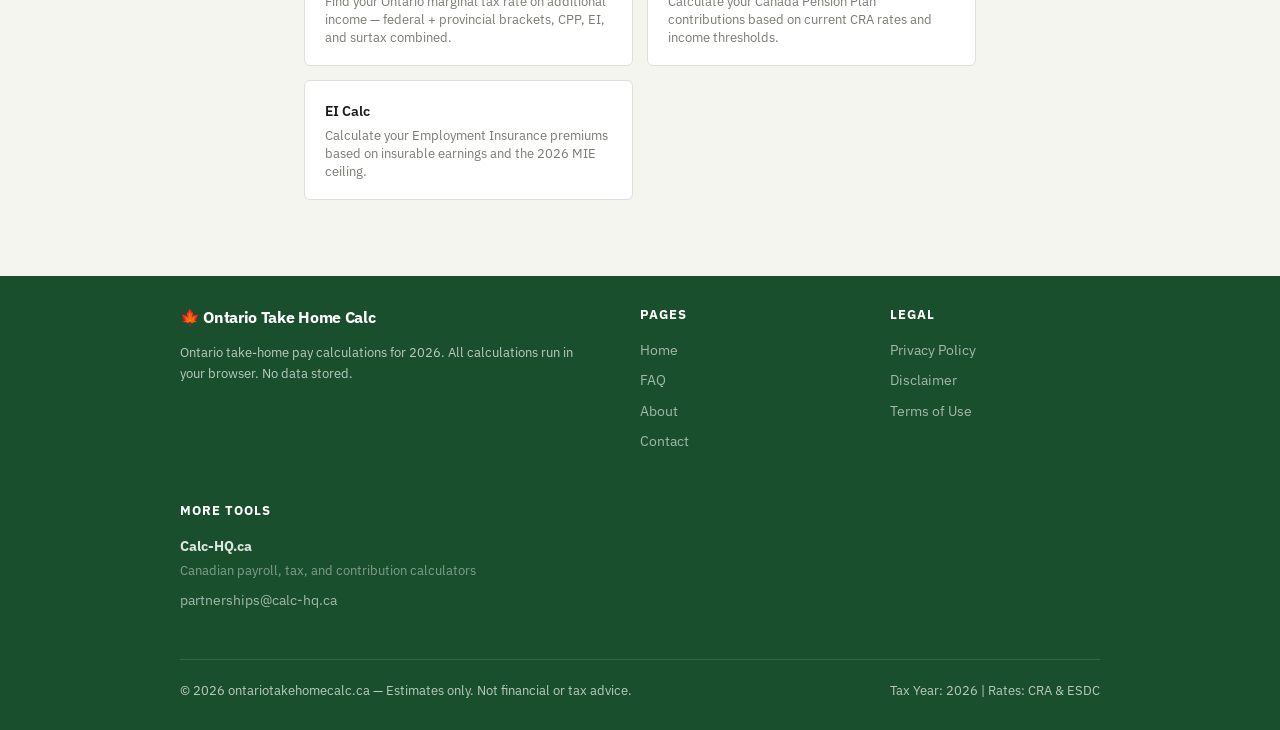
==== commit a2ea5342: "patch: nav nowrap, year-badge→nav, calc-header strip, label sub-hint FIX 1 — Logo + nav (all 7 pages" ====
--- a/about.html
+++ b/about.html
@@ -28,8 +28,9 @@
 <header class="site-header">
   <div class="container">
     <div class="header-inner">
-      <a href="/" class="logo"><span class="logo-icon">🍁</span> Ontario Take Home Calc <span class="year-badge">2026</span></a>
+      <a href="/" class="logo"><span class="logo-icon">🍁</span> Ontario Take Home Calc </a>
       <nav class="header-nav">
+        <span class="year-badge">2026</span>
         <a href="index.html">Home</a>
         <a href="faq.html">FAQ</a>
         <a href="about.html">About</a>
--- a/css/style.css
+++ b/css/style.css
@@ -53,7 +53,7 @@
 .container {
   max-width: var(--max-width);
   margin: 0 auto;
-  padding: 0 24px;
+  padding: 0 20px;
 }
 .content-width {
   max-width: var(--content-width);
@@ -74,7 +74,10 @@
   display: flex;
   align-items: center;
   justify-content: space-between;
+  flex-wrap: nowrap;
+  min-width: 0;
   height: 58px;
+  padding: 0 20px;
 }
 .logo {
   font-size: 1.05rem;
@@ -83,8 +86,13 @@
   letter-spacing: -0.02em;
   display: flex;
   align-items: center;
-  gap: 10px;
-}
+  gap: 8px;
+  text-decoration: none;
+  white-space: nowrap;
+  flex-shrink: 0;
+  min-width: 0;
+}
+.logo:hover { color: rgba(255,255,255,0.85); text-decoration: none; }
 .logo-icon {
   width: 32px;
   height: 32px;
@@ -98,15 +106,14 @@
 .header-nav {
   display: flex;
   align-items: center;
-  gap: 4px;
+  gap: 20px;
+  flex-shrink: 0;
 }
 .header-nav a {
-  color: rgba(255,255,255,0.80);
+  color: rgba(255,255,255,0.85);
   font-size: 0.875rem;
   font-weight: 500;
-  padding: 6px 12px;
-  border-radius: var(--radius);
-  transition: background 0.15s, color 0.15s;
+  transition: color 0.15s;
 }
 .header-nav a:hover {
   color: #fff;
@@ -128,31 +135,83 @@
 .hero {
   background: var(--accent);
   color: #fff;
-  padding: 48px 0 56px;
+  padding: 32px 20px 28px;
+  border-bottom: 3px solid var(--accent-mid);
+}
+.hero-inner {
+  max-width: var(--max-width);
+  margin: 0 auto;
 }
 .hero h1 {
-  font-size: clamp(1.6rem, 3.5vw, 2.4rem);
-  font-weight: 700;
-  letter-spacing: -0.03em;
+  font-size: clamp(1.4rem, 4vw, 2rem);
+  font-weight: 700;
+  letter-spacing: -0.02em;
   line-height: 1.2;
   margin-bottom: 10px;
-  text-wrap: balance;
+  color: #fff;
 }
 .hero p {
-  font-size: 1rem;
-  color: rgba(255,255,255,0.80);
-  max-width: 520px;
+  font-size: 0.95rem;
+  color: rgba(255,255,255,0.82);
+  max-width: 620px;
+  line-height: 1.6;
+}
+.hero-badge {
+  display: inline-flex;
+  align-items: center;
+  gap: 6px;
+  background: rgba(255,255,255,0.15);
+  border: 1px solid rgba(255,255,255,0.25);
+  border-radius: 20px;
+  padding: 4px 12px;
+  font-size: 0.78rem;
+  font-weight: 500;
+  letter-spacing: 0.01em;
+  margin-bottom: 14px;
+  color: rgba(255,255,255,0.95);
 }
 
 /* ─── CALCULATOR CARD ────────────────────────────────────────────────────────── */
 .calc-card {
   background: var(--surface);
-  border-radius: var(--radius-lg);
-  box-shadow: var(--shadow-lg);
-  margin-top: -28px;
-  position: relative;
-  z-index: 10;
+  border-radius: 12px;
+  box-shadow: 0 4px 16px rgba(0,0,0,0.10);
   overflow: hidden;
+  margin-bottom: 28px;
+}
+.calc-header {
+  background: var(--accent-light);
+  border-bottom: 1px solid var(--border);
+  padding: 16px 24px;
+  display: flex;
+  align-items: center;
+  gap: 10px;
+}
+.calc-header h2 {
+  font-size: 1.05rem;
+  font-weight: 600;
+  color: var(--accent);
+  margin: 0;
+}
+.calc-icon { font-size: 1.2rem; }
+.trust-strip {
+  display: flex;
+  flex-wrap: wrap;
+  align-items: center;
+  gap: 6px 10px;
+  background: var(--surface-2);
+  border: 1px solid var(--border);
+  border-radius: var(--radius);
+  padding: 8px 16px;
+  margin: 0 0 16px 0;
+  font-size: 0.82rem;
+  color: var(--text-secondary);
+}
+.ts-item { display: flex; align-items: center; gap: 4px; }
+.ts-item .ts-check { color: var(--accent-mid); font-weight: 700; }
+
+.calc-body {
+  padding: 24px;
 }
 .calc-form-section {
   padding: 32px 36px;
@@ -412,7 +471,7 @@
 
 /* ─── CONTENT SECTIONS ───────────────────────────────────────────────────────── */
 .page-content {
-  padding: 64px 0;
+  padding: 40px 0 64px;
 }
 .section {
   margin-bottom: 56px;
@@ -454,9 +513,20 @@
   background: var(--surface);
   border: 1px solid var(--border);
   border-radius: var(--radius-lg);
-  padding: 28px 32px;
+  padding: 28px 28px 24px;
   margin-bottom: 20px;
 }
+.authority-section {
+  background: var(--surface);
+  border-radius: 12px;
+  box-shadow: 0 1px 3px rgba(0,0,0,0.08);
+  padding: 28px 28px 24px;
+  margin-bottom: 20px;
+  border: 1px solid #e0dfd8;
+}
+.authority-section p { font-size: 0.9rem; line-height: 1.65; color: var(--text-secondary); margin-bottom: 10px; }
+.authority-section h2 { font-size: 1.15rem; font-weight: 700; color: var(--text-primary); margin-bottom: 14px; letter-spacing: -0.01em; }
+.authority-section h3 { font-size: 0.95rem; font-weight: 600; color: var(--accent); margin: 18px 0 8px; }
 .info-box.green {
   background: var(--accent-light);
   border-color: rgba(45,122,71,0.25);
@@ -632,10 +702,11 @@
 
 /* ─── FOOTER ──────────────────────────────────────────────────────────────────── */
 .site-footer {
-  background: var(--text-primary);
-  color: rgba(255,255,255,0.65);
-  padding: 48px 0 32px;
-  margin-top: 64px;
+  background: #1a4f2e;
+  color: rgba(255,255,255,0.7);
+  padding: 28px 20px;
+  margin-top: 20px;
+  font-size: 0.82rem;
 }
 .footer-grid {
   display: grid;
@@ -661,9 +732,11 @@
   transition: color 0.15s;
 }
 .footer-col a:hover { color: #fff; text-decoration: none; }
-.more-tools-link div:first-child { font-weight: 600; color: rgba(255,255,255,0.85); }
+.more-tools-link div:first-child { font-weight: 700 !important; color: rgba(255,255,255,0.85); }
+.more-tools-title { font-weight: 700 !important; color: rgba(255,255,255,0.85); }
 .more-tools-link .subtext { font-size: 0.8rem; color: rgba(255,255,255,0.45); margin-top: 2px; }
 .more-tools-link:hover div:first-child { color: #fff; }
+.more-tools-link:hover .more-tools-title { color: #fff; }
 .footer-bottom {
   border-top: 1px solid rgba(255,255,255,0.12);
   padding-top: 20px;
@@ -748,15 +821,16 @@
 
 /* ─── RESPONSIVE ──────────────────────────────────────────────────────────────── */
 @media (max-width: 768px) {
-  .header-inner { height: auto; padding: 8px 16px; flex-wrap: wrap; gap: 6px; }
-  .header-nav { display: flex; flex-wrap: wrap; gap: 4px; }
+  .header-inner { padding: 0 14px; }
+  .header-nav { gap: 14px; }
   .header-nav a { font-size: 0.78rem; padding: 4px 8px; }
   .form-grid { grid-template-columns: 1fr; }
   .calc-form-section, .calc-results-section { padding: 24px 20px; }
   .period-grid { grid-template-columns: 1fr 1fr; }
   .scenarios-grid { grid-template-columns: 1fr 1fr; }
-  .footer-grid { grid-template-columns: 1fr; gap: 32px; }
-  .footer-bottom { flex-direction: column; align-items: flex-start; }
+  .footer-grid { grid-template-columns: 1fr 1fr; gap: 24px; }
+  .footer-brand { grid-column: 1 / -1; }
+  .footer-bottom { flex-direction: column; align-items: flex-start; gap: 6px; }
   .results-header { flex-direction: column; align-items: flex-start; }
   .hero { padding: 36px 0 52px; }
   .page-content { padding: 32px 0; }
@@ -770,6 +844,13 @@
   .container { padding: 0 16px; }
   .related-grid { grid-template-columns: 1fr; gap: 10px; }
 }
+@media (max-width: 640px) {
+  .header-nav { gap: 14px; }
+  .header-nav a { font-size: 0.8rem; }
+  .calc-body { padding: 16px; }
+  .authority-section { padding: 20px 16px 18px; }
+}
+
 @media (max-width: 480px) {
   .container { padding: 0 16px; }
   .period-grid { grid-template-columns: 1fr; }
@@ -809,3 +890,17 @@
   padding: 0 !important;
   overflow: hidden !important;
 }
+
+.label-sub {
+  font-weight: 400;
+  color: var(--text-muted);
+  font-size: 0.8rem;
+}
+.hourly-link {
+  display: inline-block;
+  margin-top: 6px;
+  color: var(--accent);
+  font-size: 0.82rem;
+  text-decoration: underline;
+  cursor: pointer;
+}
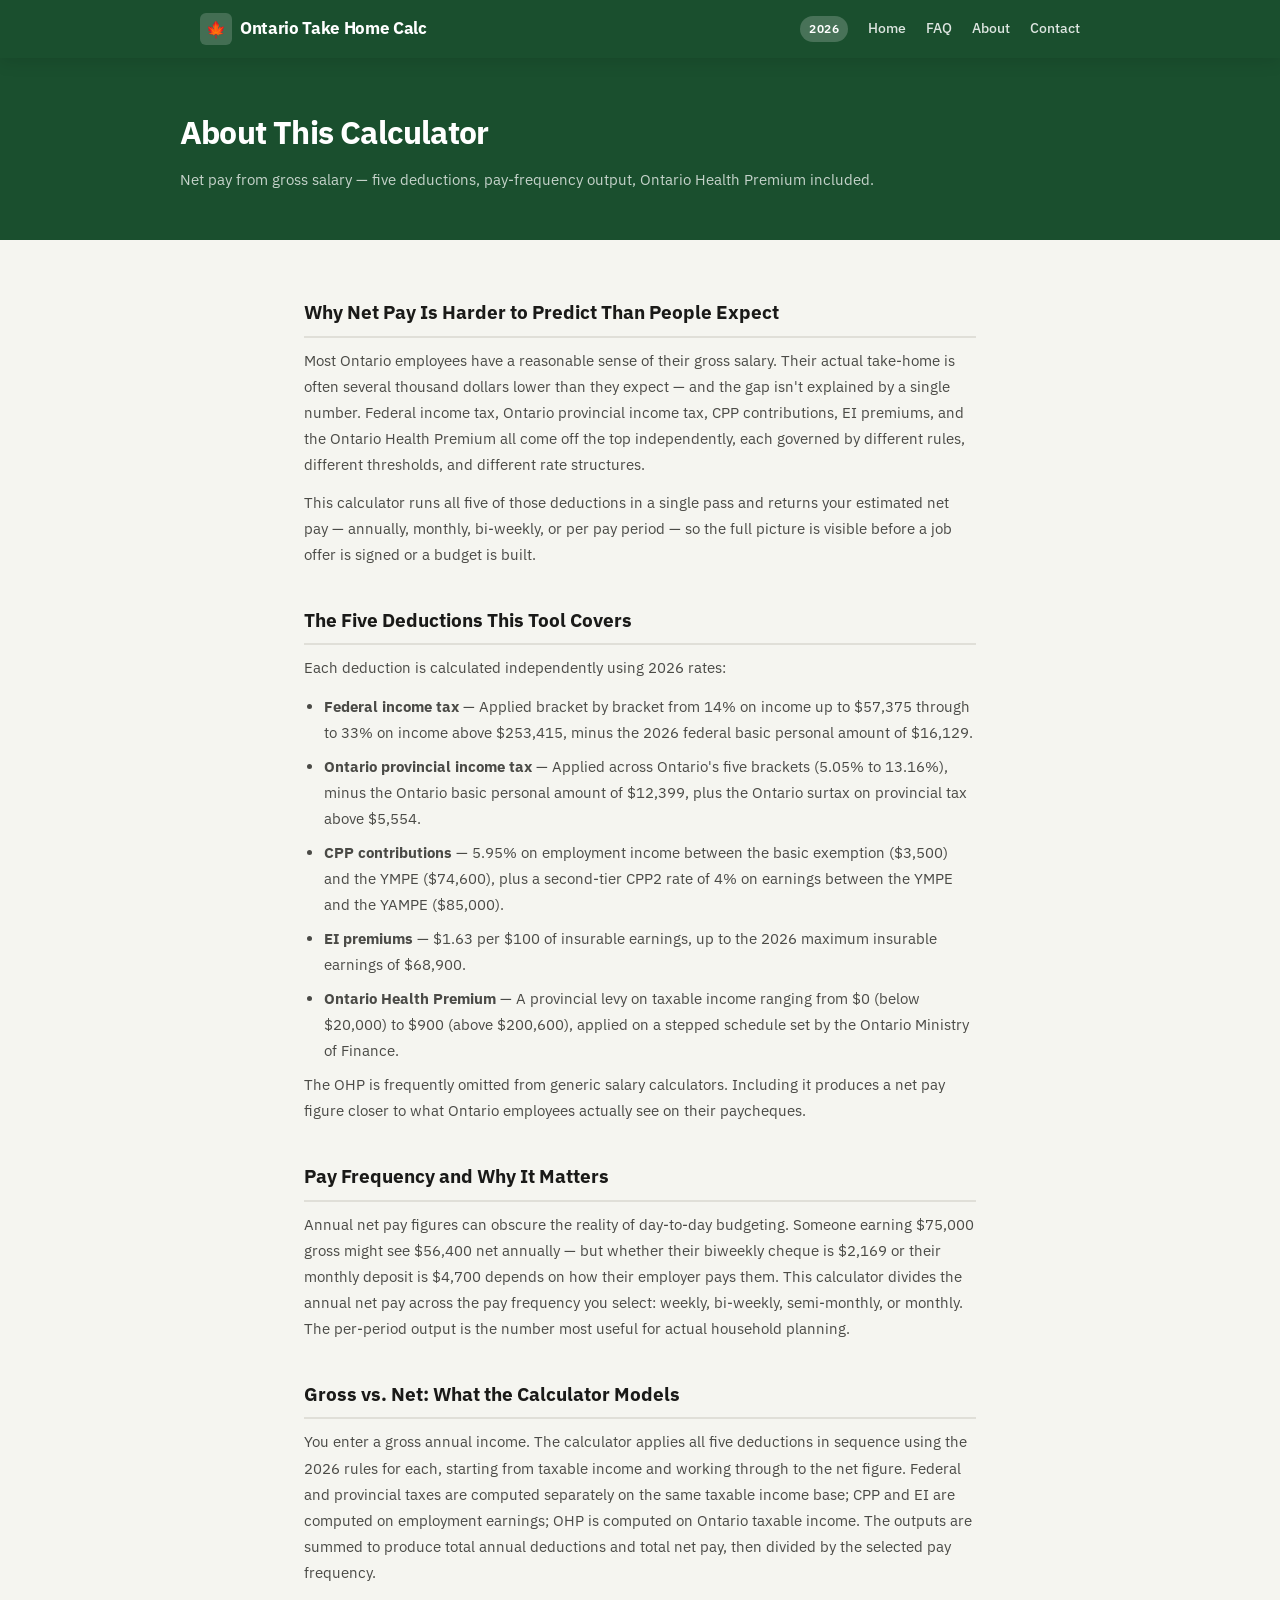
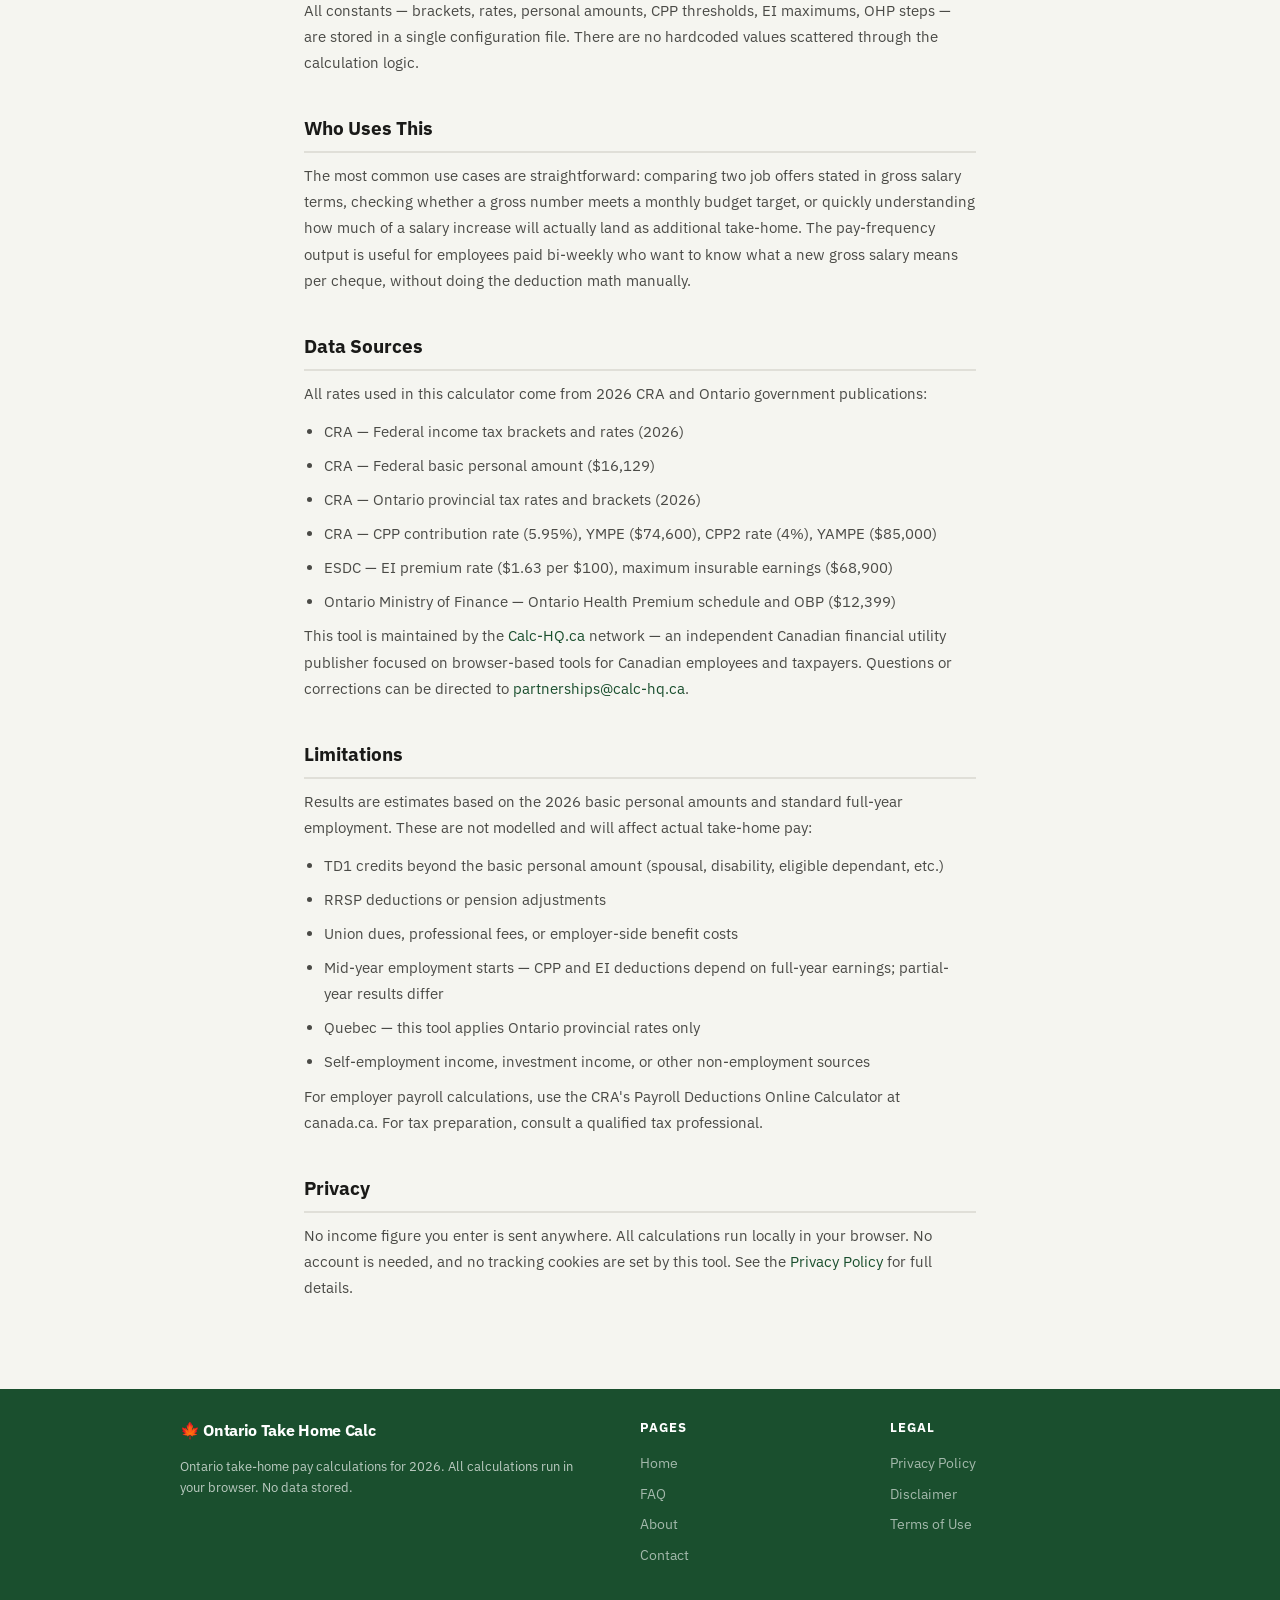
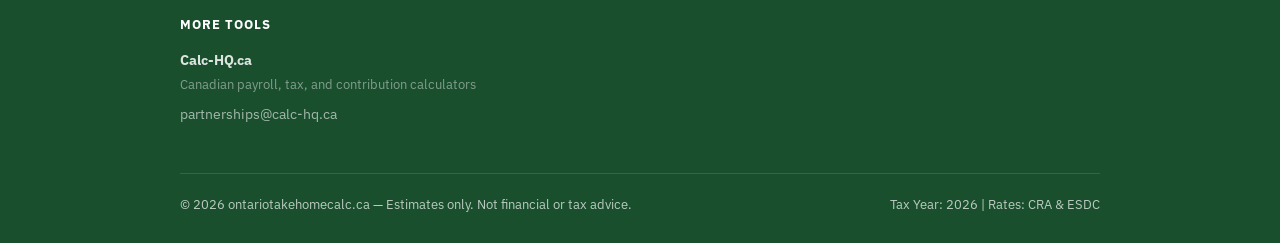
==== commit be4b5aea: "fix(RC-5): remove body Related Ontario Calculators block from 6 support pages RC-5 Structural violat" ====
--- a/about.html
+++ b/about.html
@@ -103,15 +103,7 @@
 
 </div>
 
-<!-- RELATED TOOLS (Ontario cluster — driven by network.js) -->
-<section class="related-tools-section">
-  <div class="page-body" style="padding-top:0;">
-    <h2 style="margin-top:0;">Related Ontario Calculators</h2>
-    <div class="related-grid" id="relatedGrid">
-      <!-- populated by network.js -->
-    </div>
-  </div>
-</section>
+
 
 <footer class="site-footer">
   <div class="container">
--- a/css/style.css
+++ b/css/style.css
@@ -471,7 +471,7 @@
 
 /* ─── CONTENT SECTIONS ───────────────────────────────────────────────────────── */
 .page-content {
-  padding: 40px 0 64px;
+  padding: 40px 20px 64px;
 }
 .section {
   margin-bottom: 56px;
@@ -833,7 +833,7 @@
   .footer-bottom { flex-direction: column; align-items: flex-start; gap: 6px; }
   .results-header { flex-direction: column; align-items: flex-start; }
   .hero { padding: 36px 0 52px; }
-  .page-content { padding: 32px 0; }
+  .page-content { padding: 32px 16px; }
   .section { margin-bottom: 32px; }
   .section h3 { margin-top: 16px; }
   .ad-unit { min-height: 0; margin: 16px auto; }
@@ -845,19 +845,24 @@
   .related-grid { grid-template-columns: 1fr; gap: 10px; }
 }
 @media (max-width: 640px) {
-  .header-nav { gap: 14px; }
+  .header-nav { gap: 10px; flex-shrink: 1; }
   .header-nav a { font-size: 0.8rem; }
   .calc-body { padding: 16px; }
   .authority-section { padding: 20px 16px 18px; }
 }
 
 @media (max-width: 480px) {
+  .year-badge { display: none; }
+  .header-inner { flex-wrap: wrap; height: auto; padding: 10px 14px 8px; }
+  .logo { width: 100%; }
+  .header-nav { width: 100%; gap: 4px 12px; flex-wrap: wrap; padding-bottom: 4px; }
+  .header-nav a { font-size: 0.78rem; }
   .container { padding: 0 16px; }
   .period-grid { grid-template-columns: 1fr; }
   .scenarios-grid { grid-template-columns: 1fr; }
   .hero h1 { font-size: 1.5rem; }
   .section { margin-bottom: 24px; }
-  .page-content { padding: 24px 0; }
+  .page-content { padding: 24px 16px; }
   .faq-item { padding: 14px 0; }
   /* Small phone: tighter page-body, consistent card padding */
   .page-body { padding: 28px 16px; }
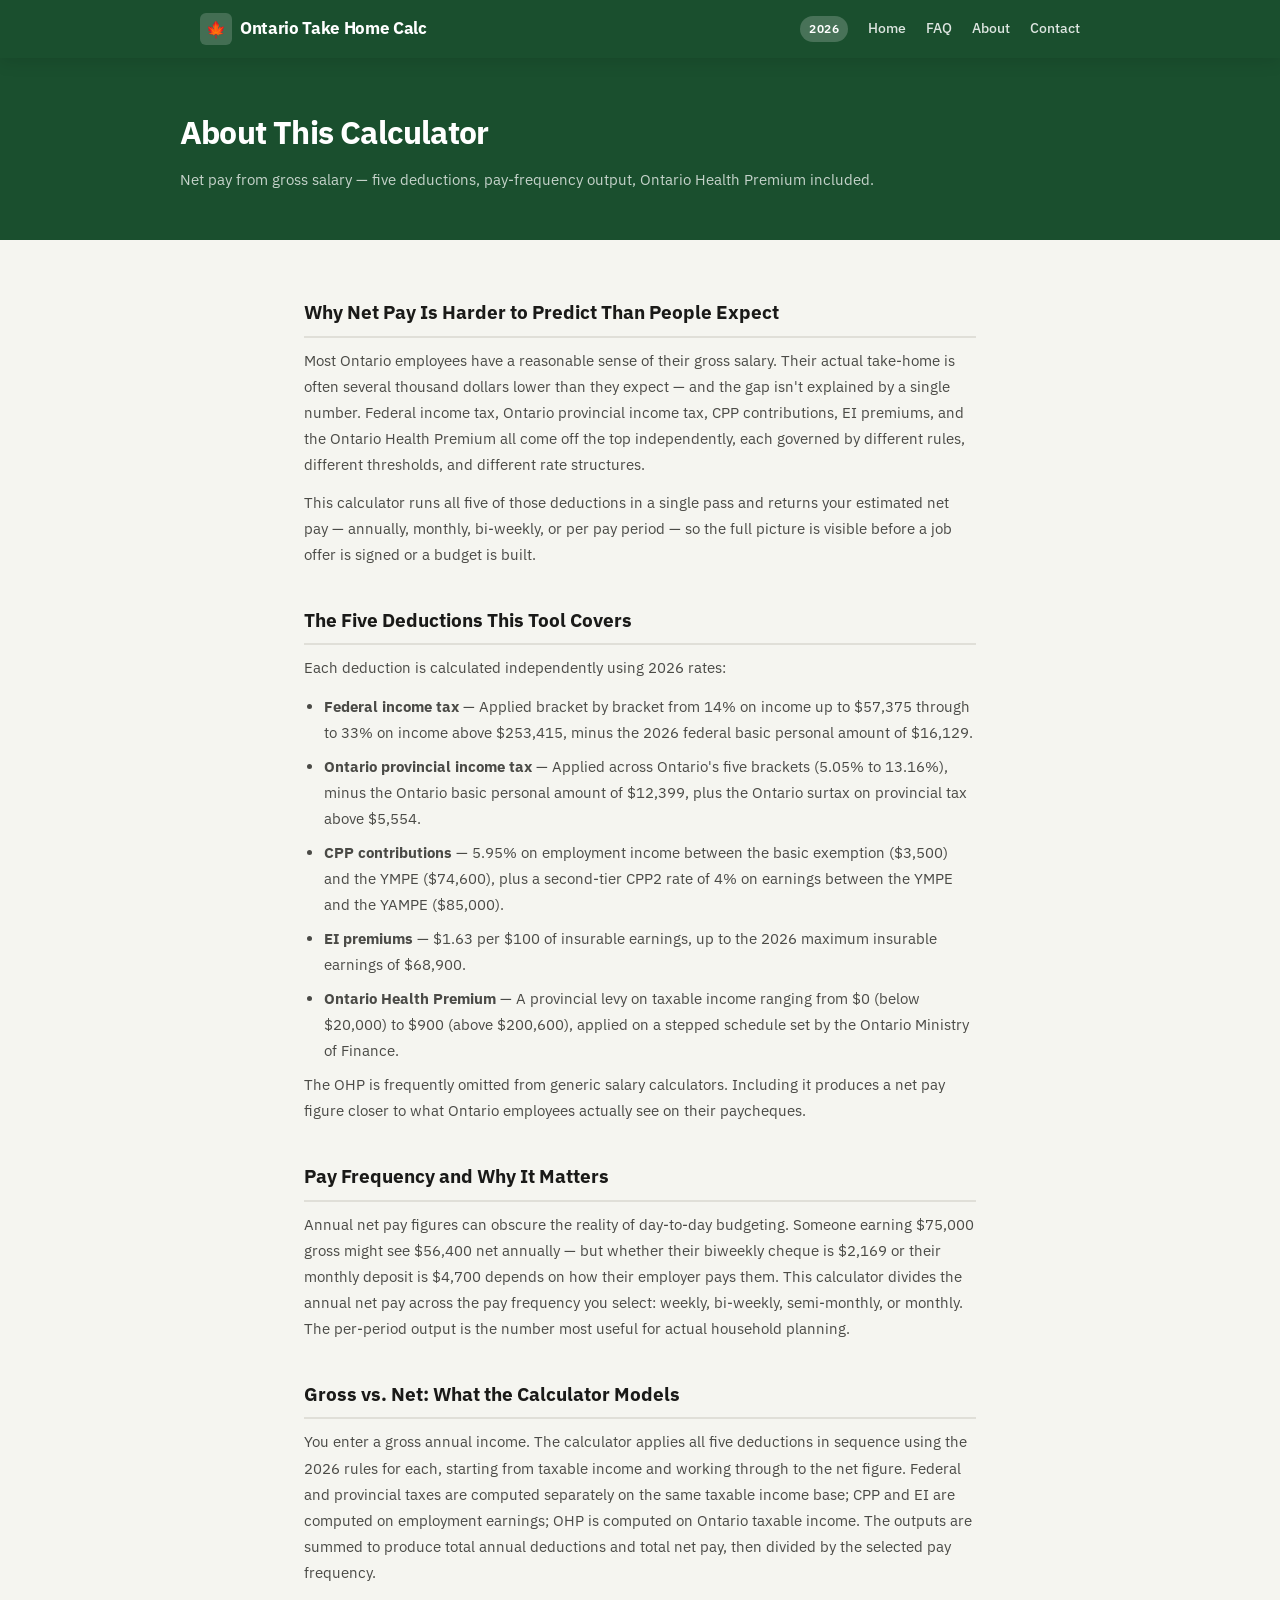
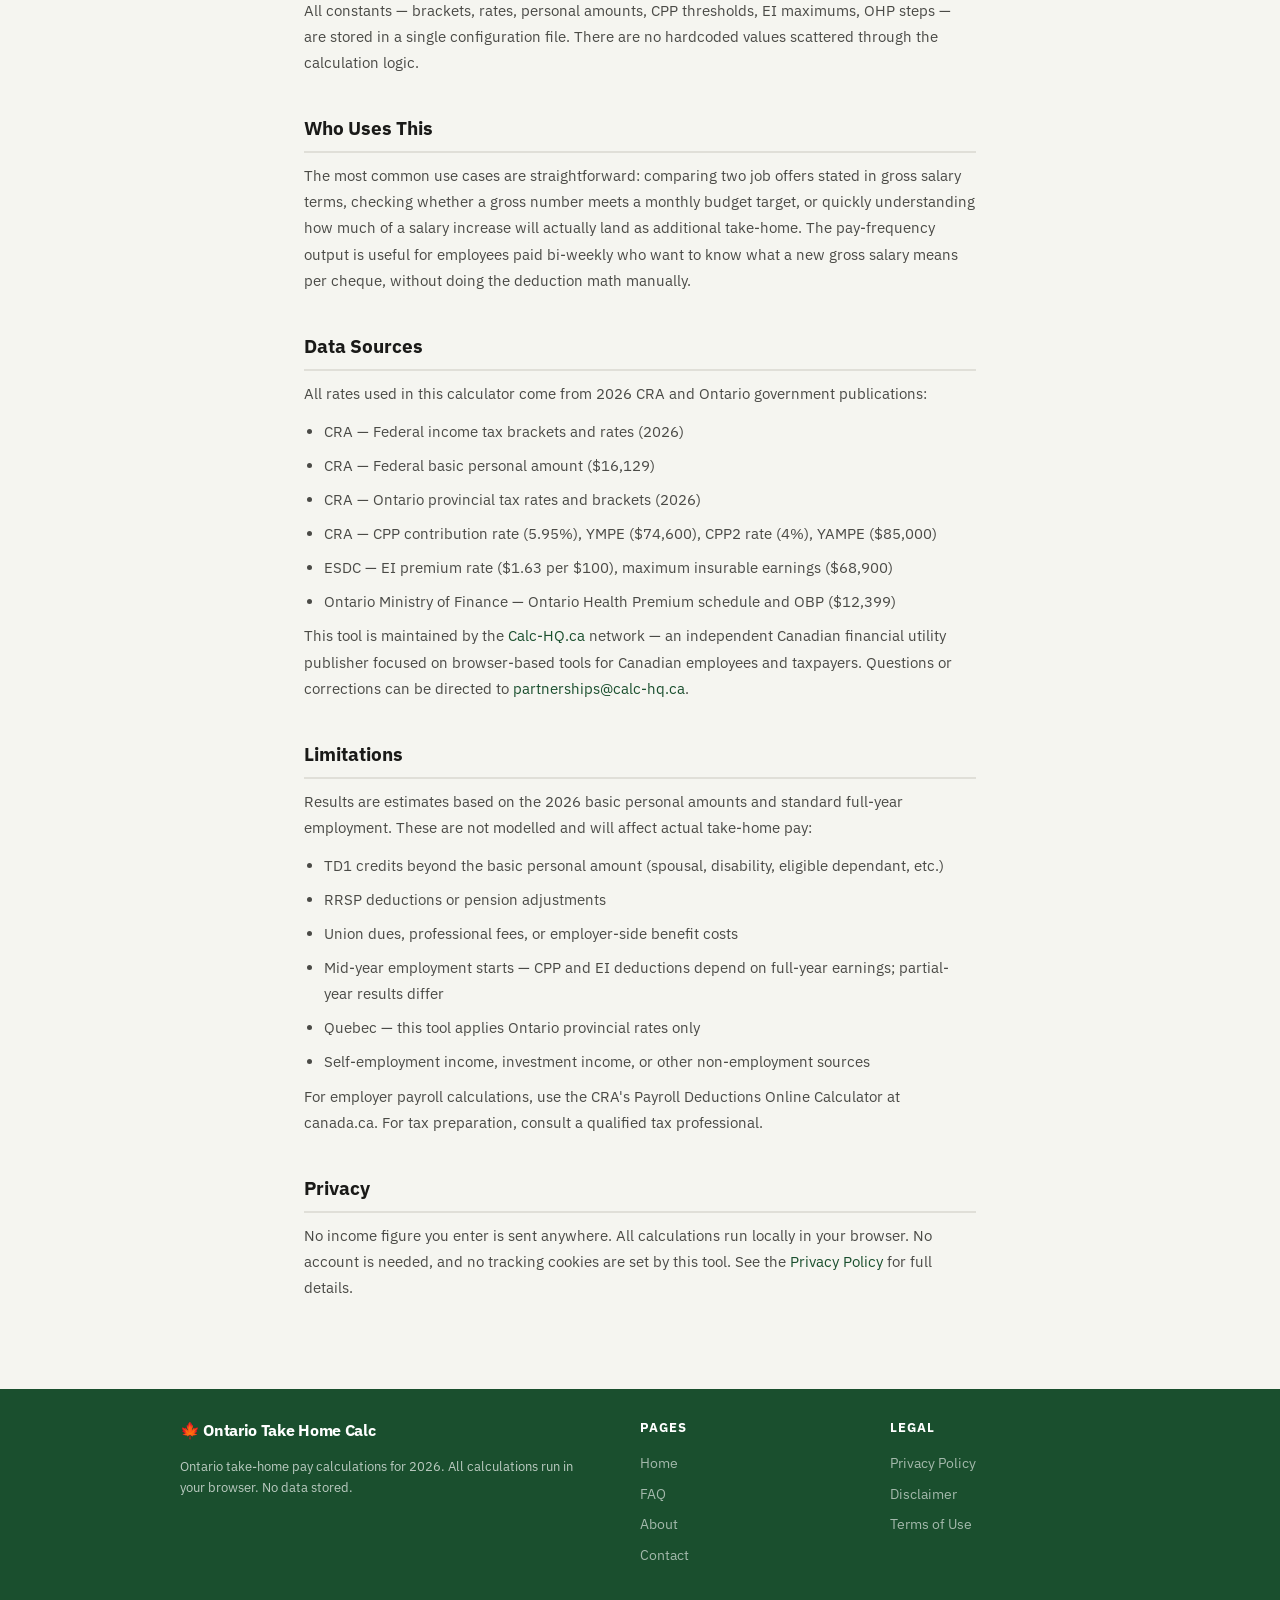
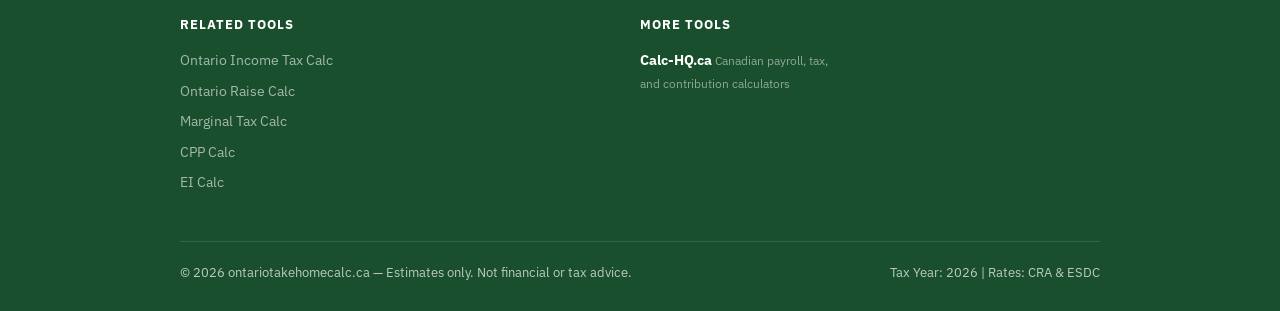
==== commit de1f8041: "audit patch: RELATED TOOLS/MORE TOOLS/footer email fixes across all pages F1 index.html: add CPP Cal" ====
--- a/about.html
+++ b/about.html
@@ -126,12 +126,19 @@
         <a href="terms.html">Terms of Use</a>
       </div>
       <div class="footer-col">
-        <h4>More Tools</h4>
-        <a href="https://calc-hq.ca" class="more-tools-link" target="_blank" rel="noopener">
-          <div>Calc-HQ.ca</div>
-          <div class="subtext">Canadian payroll, tax, and contribution calculators</div>
+        <h4>RELATED TOOLS</h4>
+        <a href="https://ontarioincometaxcalc.ca" rel="noopener">Ontario Income Tax Calc</a>
+        <a href="https://ontarioraisecalc.ca" rel="noopener">Ontario Raise Calc</a>
+        <a href="https://marginaltaxcalc.ca" rel="noopener">Marginal Tax Calc</a>
+        <a href="https://cppcalc.ca" rel="noopener">CPP Calc</a>
+        <a href="https://eicalc.ca" rel="noopener">EI Calc</a>
+      </div>
+      <div class="footer-col">
+        <h4>MORE TOOLS</h4>
+        <a href="https://calc-hq.ca" class="more-tools-link" target="_blank" rel="noopener noreferrer">
+          <span class="more-tools-title">Calc-HQ.ca</span>
+          <span class="subtext">Canadian payroll, tax, and contribution calculators</span>
         </a>
-        <a href="mailto:partnerships@calc-hq.ca">partnerships@calc-hq.ca</a>
       </div>
     </div>
     <div class="footer-bottom">
--- a/css/style.css
+++ b/css/style.css
@@ -733,8 +733,12 @@
 }
 .footer-col a:hover { color: #fff; text-decoration: none; }
 .more-tools-link div:first-child { font-weight: 700 !important; color: rgba(255,255,255,0.85); }
-.more-tools-title { font-weight: 700 !important; color: rgba(255,255,255,0.85); }
-.more-tools-link .subtext { font-size: 0.8rem; color: rgba(255,255,255,0.45); margin-top: 2px; }
+.more-tools-title { font-weight: 700 !important; color: #ffffff !important; font-size: 0.88rem; }
+.subtext {
+  font-size: 0.72rem;
+  color: rgba(255,255,255,0.5);
+  line-height: 1.3;
+}
 .more-tools-link:hover div:first-child { color: #fff; }
 .more-tools-link:hover .more-tools-title { color: #fff; }
 .footer-bottom {
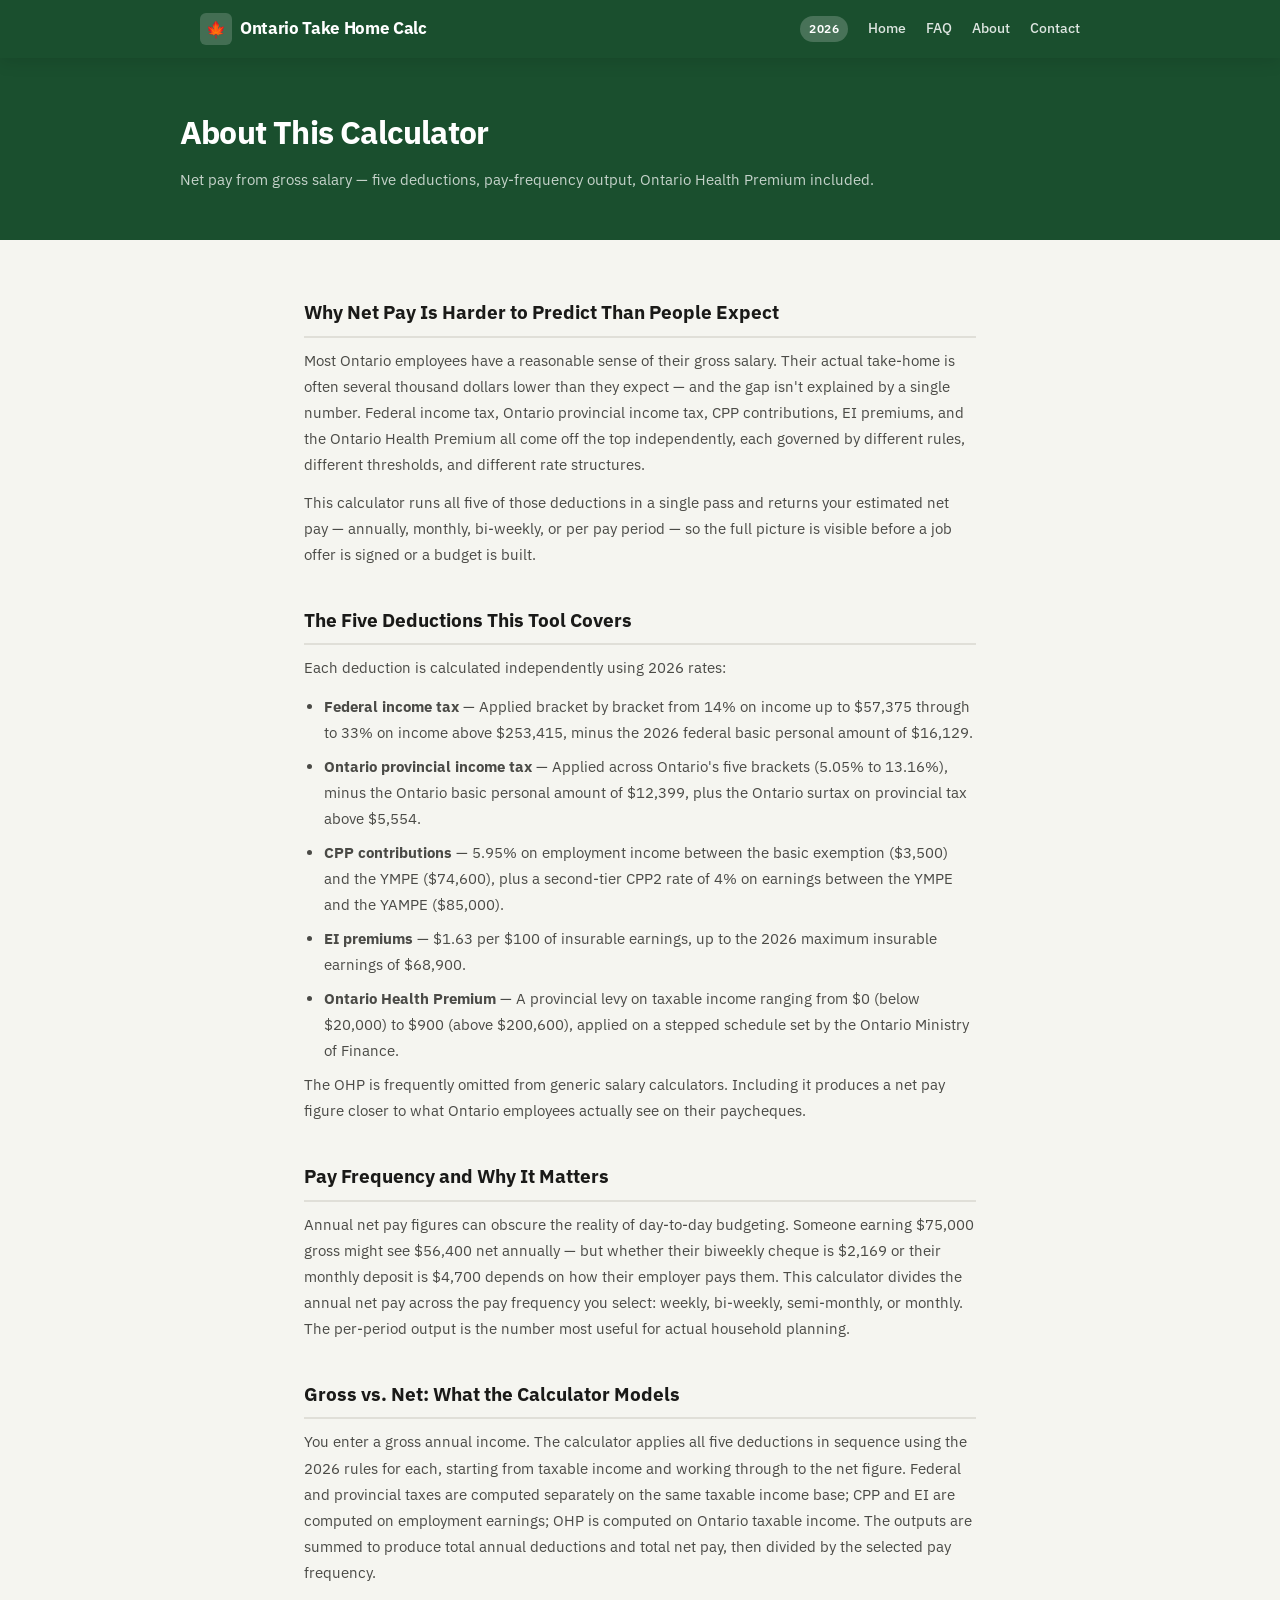
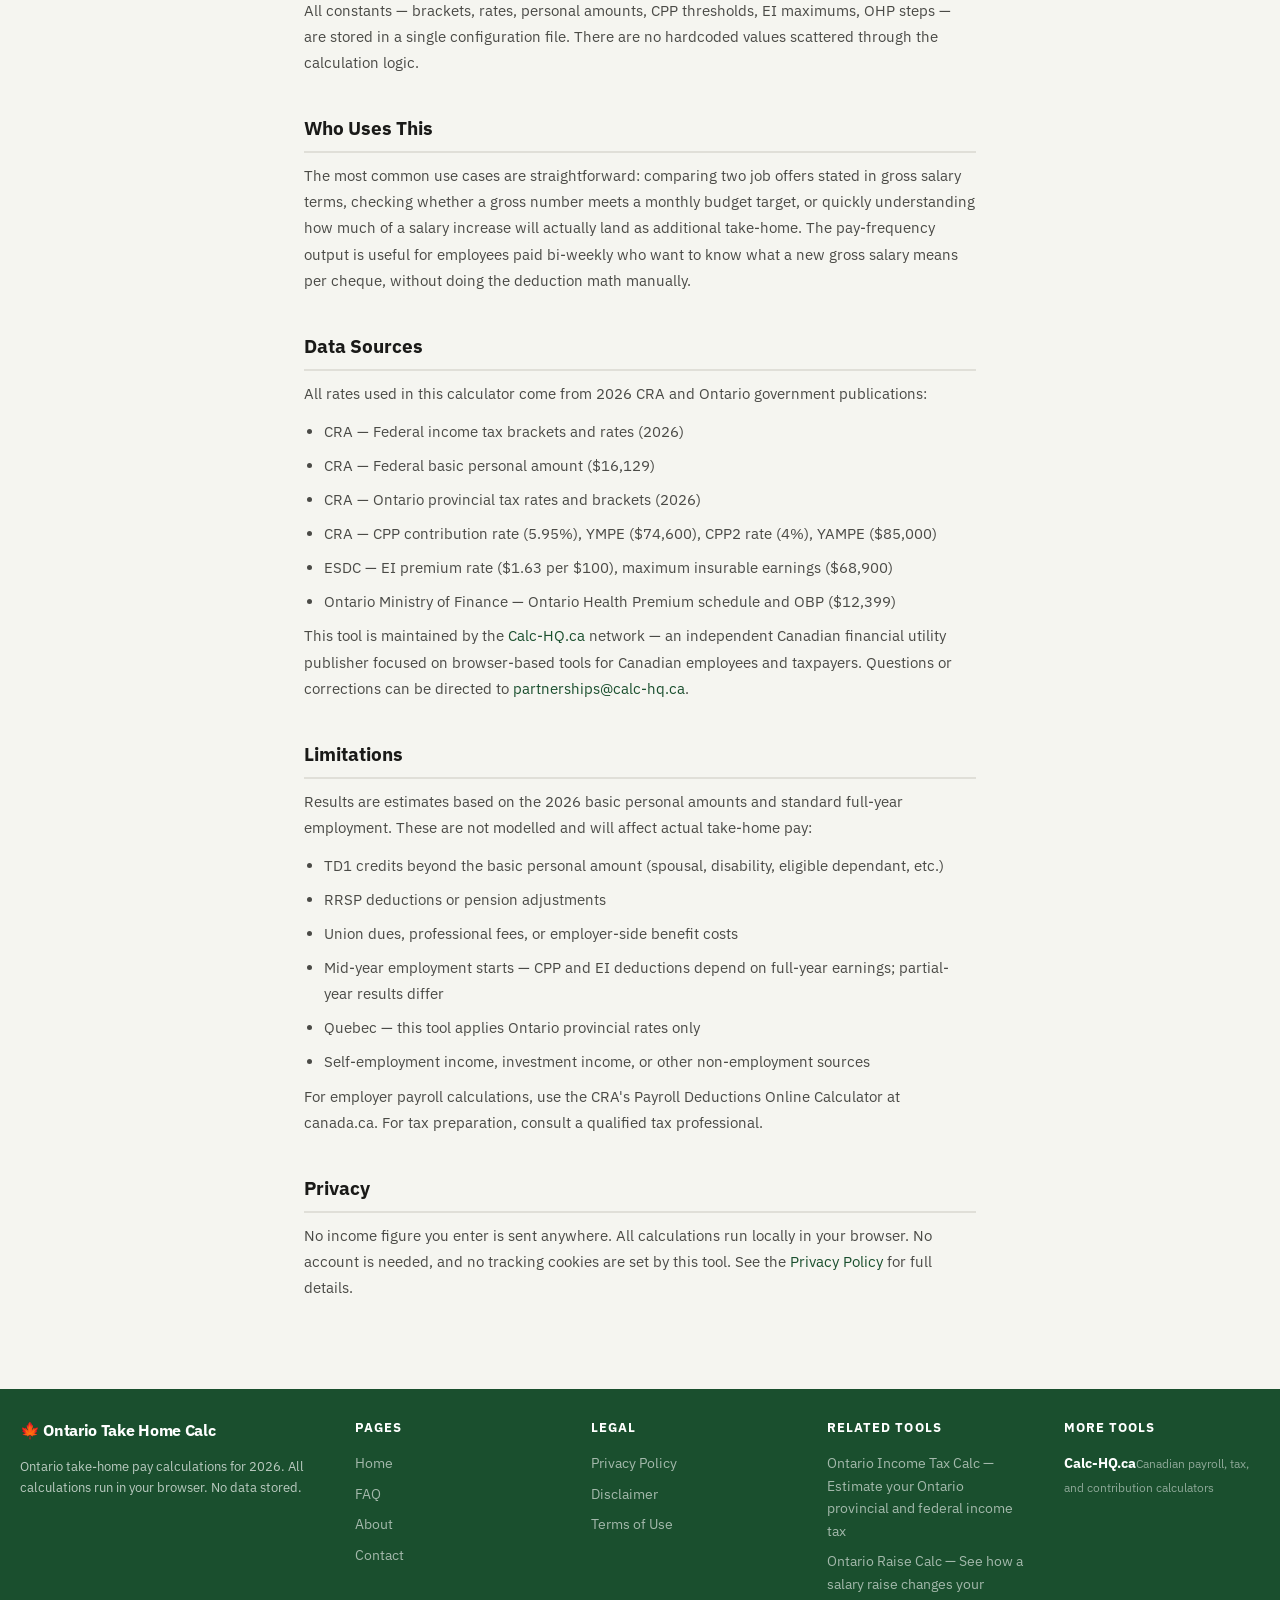
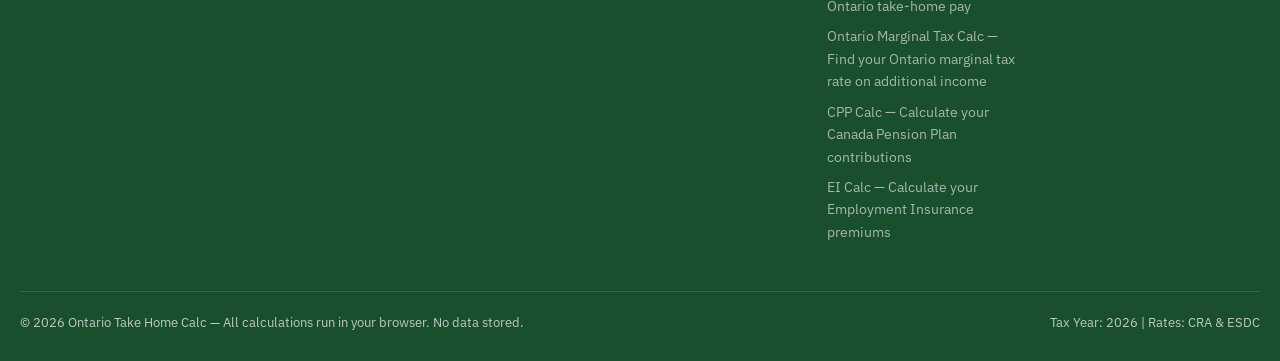
==== commit a9c2f04f: "Phase 1 normalization — restore Ontario cluster gold standard" ====
--- a/about.html
+++ b/about.html
@@ -106,46 +106,7 @@
 
 
 <footer class="site-footer">
-  <div class="container">
-    <div class="footer-grid">
-      <div class="footer-brand">
-        <div class="logo">🍁 Ontario Take Home Calc</div>
-        <p>Ontario take-home pay calculations for 2026. All calculations run in your browser. No data stored.</p>
-      </div>
-      <div class="footer-col">
-        <h4>Pages</h4>
-        <a href="index.html">Home</a>
-        <a href="faq.html">FAQ</a>
-        <a href="about.html">About</a>
-        <a href="contact.html">Contact</a>
-      </div>
-      <div class="footer-col">
-        <h4>Legal</h4>
-        <a href="privacy-policy.html">Privacy Policy</a>
-        <a href="disclaimer.html">Disclaimer</a>
-        <a href="terms.html">Terms of Use</a>
-      </div>
-      <div class="footer-col">
-        <h4>RELATED TOOLS</h4>
-        <a href="https://ontarioincometaxcalc.ca" rel="noopener">Ontario Income Tax Calc</a>
-        <a href="https://ontarioraisecalc.ca" rel="noopener">Ontario Raise Calc</a>
-        <a href="https://marginaltaxcalc.ca" rel="noopener">Marginal Tax Calc</a>
-        <a href="https://cppcalc.ca" rel="noopener">CPP Calc</a>
-        <a href="https://eicalc.ca" rel="noopener">EI Calc</a>
-      </div>
-      <div class="footer-col">
-        <h4>MORE TOOLS</h4>
-        <a href="https://calc-hq.ca" class="more-tools-link" target="_blank" rel="noopener noreferrer">
-          <span class="more-tools-title">Calc-HQ.ca</span>
-          <span class="subtext">Canadian payroll, tax, and contribution calculators</span>
-        </a>
-      </div>
-    </div>
-    <div class="footer-bottom">
-      <span>© 2026 ontariotakehomecalc.ca — Estimates only. Not financial or tax advice.</span>
-      <span>Tax Year: 2026 | Rates: CRA &amp; ESDC</span>
-    </div>
-  </div>
+  <div id="network-footer"></div>
 </footer>
 
 <script src="js/network.js"></script>
--- a/css/style.css
+++ b/css/style.css
@@ -710,7 +710,7 @@
 }
 .footer-grid {
   display: grid;
-  grid-template-columns: 2fr 1fr 1fr;
+  grid-template-columns: 1.5fr 1fr 1fr 1fr 1fr;
   gap: 40px;
   margin-bottom: 40px;
 }
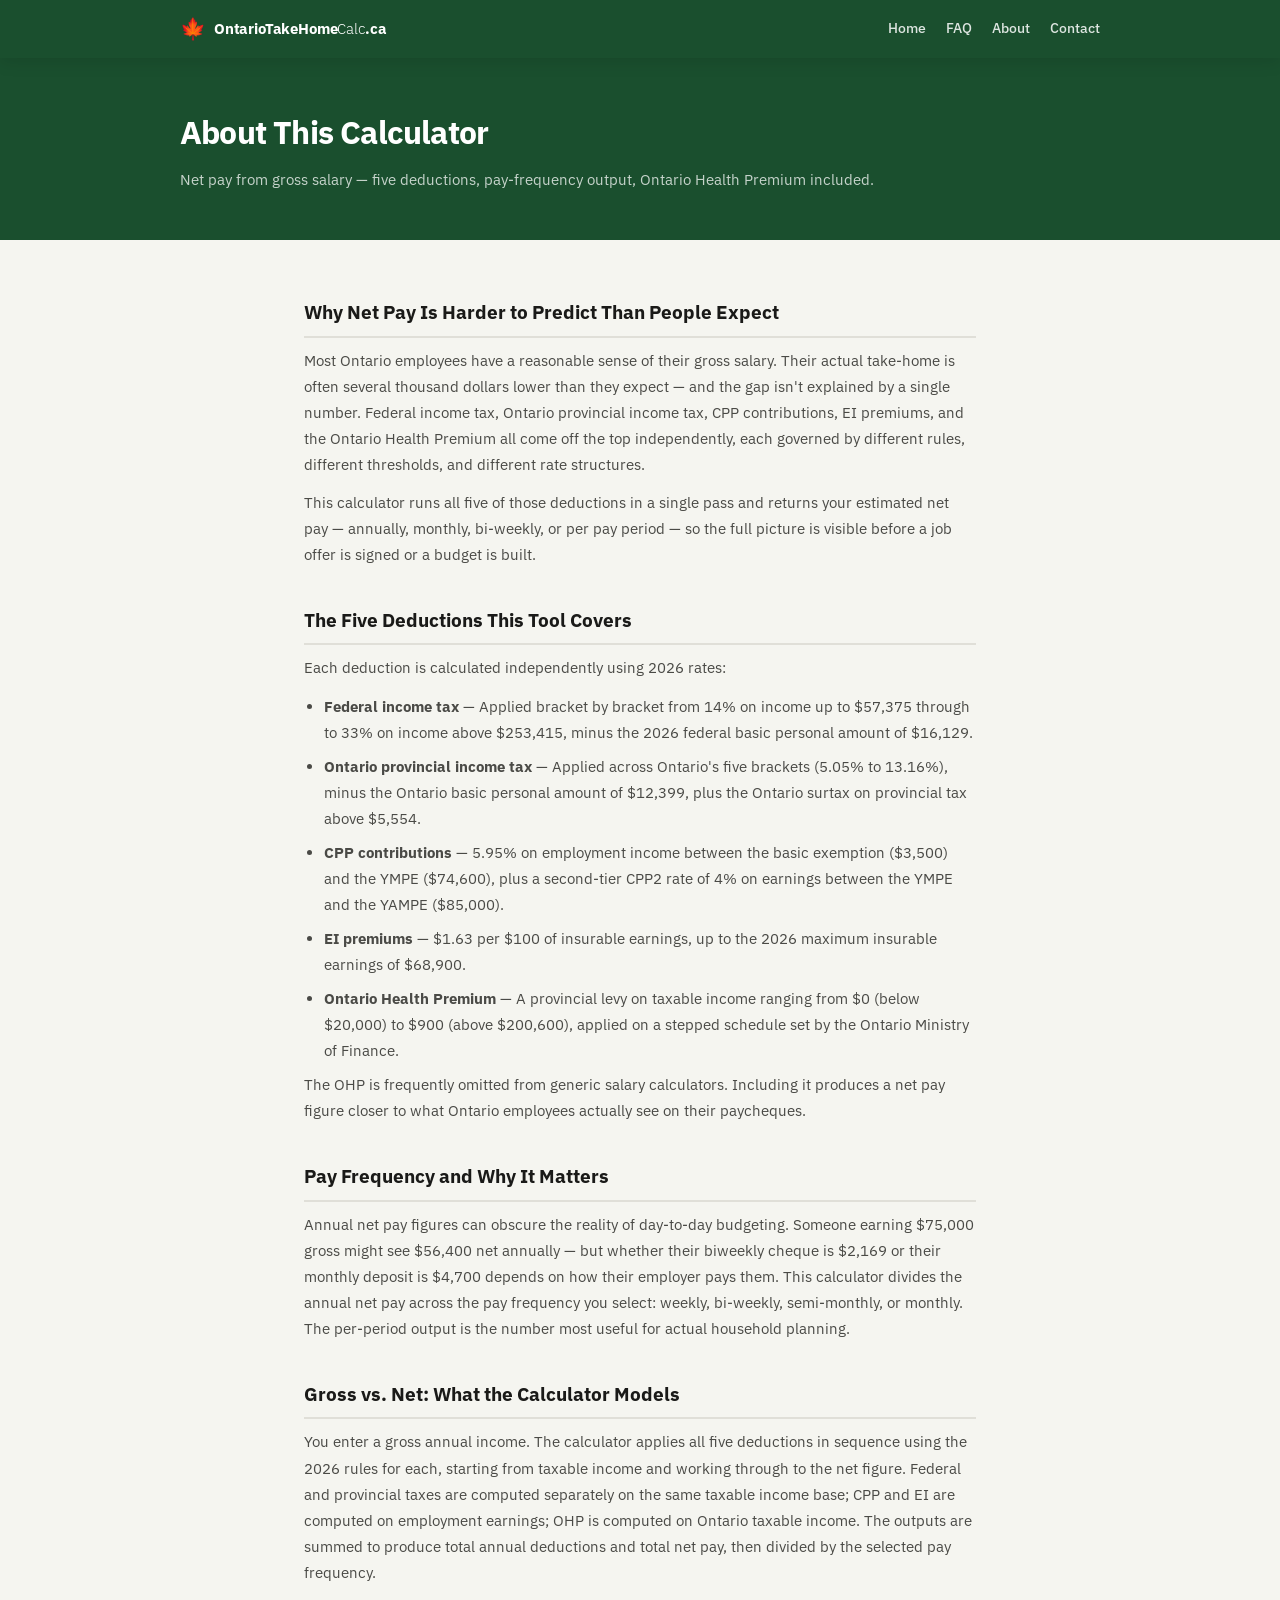
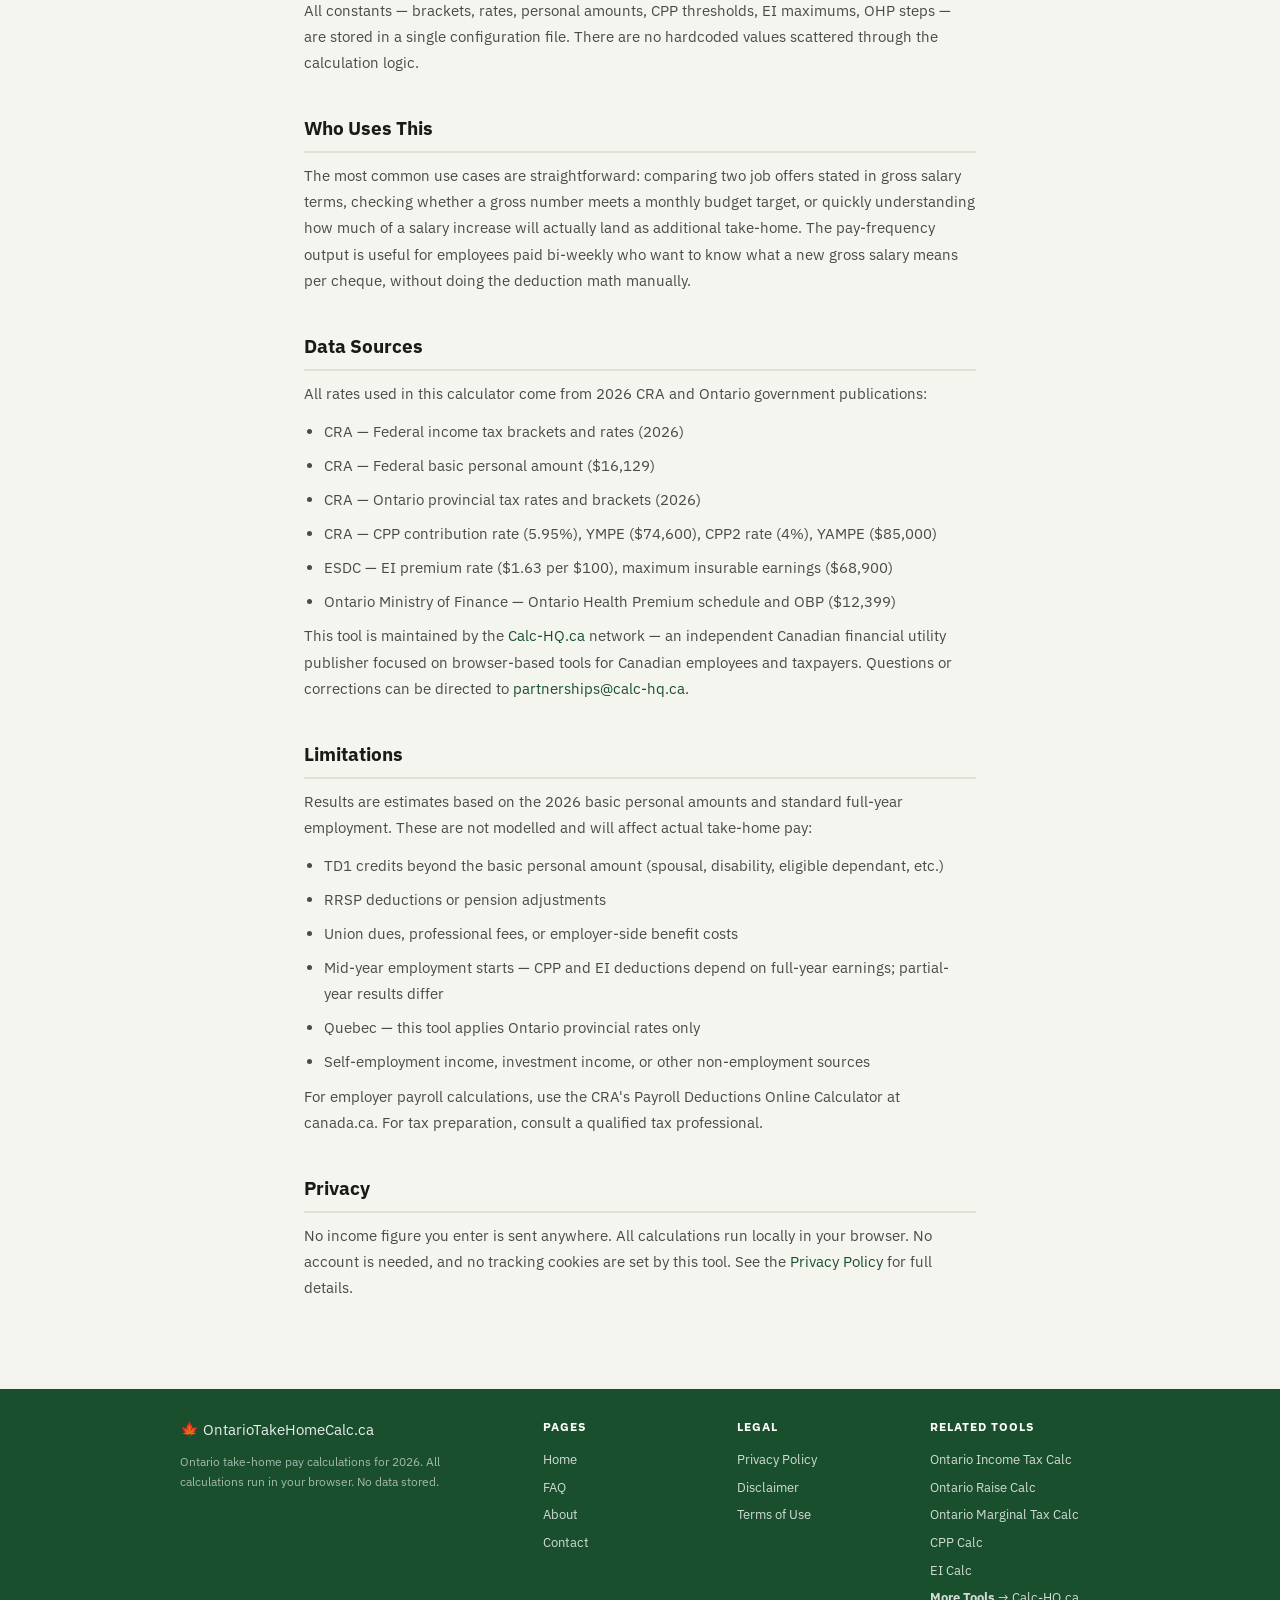
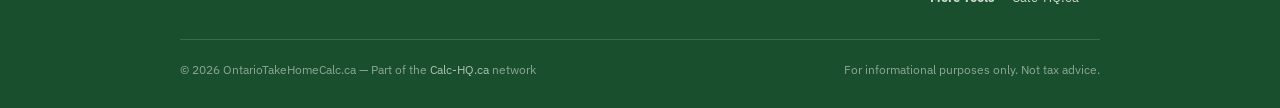
==== commit f72e9fcd: "Phase 1 normalization — header/footer/nav parity" ====
--- a/about.html
+++ b/about.html
@@ -26,19 +26,31 @@
 <body>
 
 <header class="site-header">
-  <div class="container">
-    <div class="header-inner">
-      <a href="/" class="logo"><span class="logo-icon">🍁</span> Ontario Take Home Calc </a>
-      <nav class="header-nav">
-        <span class="year-badge">2026</span>
-        <a href="index.html">Home</a>
-        <a href="faq.html">FAQ</a>
-        <a href="about.html">About</a>
-        <a href="contact.html">Contact</a>
-      </nav>
-    </div>
+  <div class="header-inner">
+    <a href="index.html" class="site-logo">
+      <span class="logo-maple">🍁</span>
+      <span class="logo-text">OntarioTakeHome<span>Calc</span>.ca</span>
+    </a>
+    <nav class="site-nav" aria-label="Main navigation">
+      <a href="index.html">Home</a>
+      <a href="faq.html">FAQ</a>
+      <a href="about.html" class="active">About</a>
+      <a href="contact.html">Contact</a>
+    </nav>
+    <button class="hamburger" aria-label="Menu" aria-expanded="false">
+      <span></span><span></span><span></span>
+    </button>
   </div>
 </header>
+
+<!-- Mobile nav overlay -->
+<div class="mobile-nav-overlay" id="mobile-overlay"></div>
+<nav class="mobile-nav" id="mobile-nav">
+  <a href="index.html">Home</a>
+  <a href="faq.html">FAQ</a>
+  <a href="about.html">About</a>
+  <a href="contact.html">Contact</a>
+</nav>
 
 <section class="page-hero">
   <div class="container">
@@ -106,28 +118,65 @@
 
 
 <footer class="site-footer">
-  <div id="network-footer"></div>
+  <div class="container">
+    <div class="footer-grid">
+      <div class="footer-brand">
+        <div class="logo">🍁 OntarioTakeHomeCalc.ca</div>
+        <p>Ontario take-home pay calculations for 2026. All calculations run in your browser. No data stored.</p>
+      </div>
+      <div class="footer-col">
+        <h4>PAGES</h4>
+        <a href="index.html">Home</a>
+        <a href="faq.html">FAQ</a>
+        <a href="about.html">About</a>
+        <a href="contact.html">Contact</a>
+      </div>
+      <div class="footer-col">
+        <h4>LEGAL</h4>
+        <a href="privacy-policy.html">Privacy Policy</a>
+        <a href="disclaimer.html">Disclaimer</a>
+        <a href="terms.html">Terms of Use</a>
+      </div>
+      <div class="footer-col">
+        <h4>RELATED TOOLS</h4>
+        <div id="related-tools"></div>
+        <a href="https://calc-hq.ca/" class="more-tools-link" rel="noopener"><strong>More Tools</strong> → Calc-HQ.ca</a>
+      </div>
+    </div>
+    <div class="footer-bottom">
+      <span>© 2026 OntarioTakeHomeCalc.ca — Part of the <a href="https://calc-hq.ca/" rel="noopener">Calc-HQ.ca</a> network</span>
+      <span>For informational purposes only. Not tax advice.</span>
+    </div>
+  </div>
 </footer>
+
+<!-- Hamburger menu logic -->
+<script>
+(function() {
+  var hamburger = document.querySelector('.hamburger');
+  var mobileNav = document.getElementById('mobile-nav');
+  var overlay = document.getElementById('mobile-overlay');
+  function toggleMenu() {
+    var isOpen = hamburger.classList.toggle('active');
+    mobileNav.classList.toggle('active', isOpen);
+    overlay.classList.toggle('active', isOpen);
+    hamburger.setAttribute('aria-expanded', String(isOpen));
+    document.body.style.overflow = isOpen ? 'hidden' : '';
+  }
+  function closeMenu() {
+    hamburger.classList.remove('active');
+    mobileNav.classList.remove('active');
+    overlay.classList.remove('active');
+    hamburger.setAttribute('aria-expanded', 'false');
+    document.body.style.overflow = '';
+  }
+  if (hamburger) hamburger.addEventListener('click', toggleMenu);
+  if (overlay) overlay.addEventListener('click', closeMenu);
+  if (mobileNav) mobileNav.querySelectorAll('a').forEach(function(a) { a.addEventListener('click', closeMenu); });
+})();
+</script>
 
 <script src="js/network.js"></script>
 <script src="js/ads.js"></script>
-<script>
-(function(){
-  var grid = document.getElementById('relatedGrid');
-  if (!grid || typeof NETWORK_TOOLS === 'undefined') return;
-  var thisSite = 'ontariotakehomecalc.ca';
-  var tools = NETWORK_TOOLS.filter(function(t){ return t.live === true && t.url.indexOf(thisSite) === -1; });
-  if (!tools.length) { grid.innerHTML = '<p style="color:#888;font-size:0.9rem">No related tools available.</p>'; return; }
-  tools.forEach(function(tool){
-    var a = document.createElement('a');
-    a.className = 'related-card';
-    a.href = tool.url;
-    a.target = '_blank';
-    a.rel = 'noopener';
-    a.innerHTML = '<div class="related-card-title">' + tool.name + '</div><div class="related-card-desc">' + tool.desc + '</div>';
-    grid.appendChild(a);
-  });
-})();
-</script>
 </body>
 </html>
--- a/css/style.css
+++ b/css/style.css
@@ -64,72 +64,117 @@
 .site-header {
   background: var(--accent);
   color: #fff;
-  padding: 0;
+  height: 58px;
   position: sticky;
   top: 0;
   z-index: 100;
   box-shadow: var(--shadow);
 }
 .header-inner {
+  max-width: var(--max-width);
+  margin: 0 auto;
+  padding: 0 20px;
   display: flex;
   align-items: center;
   justify-content: space-between;
-  flex-wrap: nowrap;
-  min-width: 0;
-  height: 58px;
-  padding: 0 20px;
-}
-.logo {
-  font-size: 1.05rem;
-  font-weight: 700;
-  color: #fff;
-  letter-spacing: -0.02em;
+  height: 100%;
+}
+.site-logo {
   display: flex;
   align-items: center;
   gap: 8px;
+  color: #fff;
+  font-weight: 700;
+  font-size: 1rem;
+  letter-spacing: -0.01em;
   text-decoration: none;
-  white-space: nowrap;
-  flex-shrink: 0;
-  min-width: 0;
-}
-.logo:hover { color: rgba(255,255,255,0.85); text-decoration: none; }
-.logo-icon {
-  width: 32px;
-  height: 32px;
-  background: rgba(255,255,255,0.18);
-  border-radius: 6px;
-  display: flex;
-  align-items: center;
-  justify-content: center;
-  font-size: 1rem;
-}
-.header-nav {
+}
+.site-logo:hover { color: rgba(255,255,255,0.85); text-decoration: none; }
+.logo-maple { font-size: 1.3rem; line-height: 1; }
+.logo-text { font-size: 0.95rem; font-weight: 700; }
+.logo-text span { font-weight: 300; }
+.site-nav {
   display: flex;
   align-items: center;
   gap: 20px;
-  flex-shrink: 0;
-}
-.header-nav a {
+}
+.site-nav a {
   color: rgba(255,255,255,0.85);
   font-size: 0.875rem;
   font-weight: 500;
+  text-decoration: none;
   transition: color 0.15s;
 }
-.header-nav a:hover {
-  color: #fff;
-  background: rgba(255,255,255,0.15);
+.site-nav a:hover { color: #fff; text-decoration: none; }
+
+/* ─── Hamburger / Mobile Nav ────────────────────────────────────────────── */
+.hamburger {
+  display: none;
+  background: none;
+  border: none;
+  cursor: pointer;
+  padding: 8px;
+  z-index: 110;
+}
+.hamburger span {
+  display: block;
+  width: 24px;
+  height: 2px;
+  background: #fff;
+  border-radius: 2px;
+  transition: transform 0.3s, opacity 0.3s;
+}
+.hamburger span + span { margin-top: 6px; }
+.hamburger.active span:nth-child(1) { transform: translateY(8px) rotate(45deg); }
+.hamburger.active span:nth-child(2) { opacity: 0; }
+.hamburger.active span:nth-child(3) { transform: translateY(-8px) rotate(-45deg); }
+
+.mobile-nav-overlay {
+  display: none;
+  position: fixed;
+  top: 58px;
+  left: 0;
+  right: 0;
+  bottom: 0;
+  background: rgba(0,0,0,0.5);
+  z-index: 99;
+  opacity: 0;
+  transition: opacity 0.3s;
+}
+.mobile-nav-overlay.active {
+  display: block;
+  opacity: 1;
+}
+.mobile-nav {
+  display: none;
+  position: fixed;
+  top: 58px;
+  right: 0;
+  width: 260px;
+  max-width: 80vw;
+  height: calc(100vh - 58px);
+  background: var(--accent);
+  z-index: 105;
+  padding: 20px;
+  transform: translateX(100%);
+  transition: transform 0.3s ease;
+  overflow-y: auto;
+}
+.mobile-nav.active {
+  display: block;
+  transform: translateX(0);
+}
+.mobile-nav a {
+  display: block;
+  color: rgba(255,255,255,0.85);
+  font-size: 1rem;
+  font-weight: 500;
+  padding: 12px 0;
+  border-bottom: 1px solid rgba(255,255,255,0.15);
   text-decoration: none;
-}
-.year-badge {
-  background: rgba(255,255,255,0.20);
-  color: #fff;
-  font-size: 0.75rem;
-  font-weight: 600;
-  padding: 3px 9px;
-  border-radius: 20px;
-  letter-spacing: 0.04em;
-  margin-left: 4px;
-}
+  transition: color 0.15s;
+}
+.mobile-nav a:hover { color: #fff; }
 
 /* ─── HERO ────────────────────────────────────────────────────────────────────── */
 .hero {
@@ -146,15 +191,12 @@
   font-size: clamp(1.4rem, 4vw, 2rem);
   font-weight: 700;
   letter-spacing: -0.02em;
-  line-height: 1.2;
-  margin-bottom: 10px;
-  color: #fff;
+  margin-bottom: 8px;
 }
 .hero p {
+  color: rgba(255,255,255,0.82);
   font-size: 0.95rem;
-  color: rgba(255,255,255,0.82);
   max-width: 620px;
-  line-height: 1.6;
 }
 .hero-badge {
   display: inline-flex;
@@ -469,6 +511,17 @@
   line-height: 1.5;
 }
 
+/* ─── Main content area ──────────────────────────────────────────────────── */
+.main-content {
+  max-width: var(--max-width);
+  margin: 0 auto;
+  padding: 28px 20px 56px;
+}
+.content-col {
+  max-width: 760px;
+  margin: 0 auto;
+}
+
 /* ─── CONTENT SECTIONS ───────────────────────────────────────────────────────── */
 .page-content {
   padding: 40px 20px 64px;
@@ -509,12 +562,53 @@
 .section p:last-child { margin-bottom: 0; }
 
 /* Info boxes */
-.info-box {
+.info-box.green {
+  background: var(--accent-light);
+  border-color: rgba(45,122,71,0.25);
+}
+.info-box h3 { margin-top: 0; }
+
+/* Info / methodology sections */
+.info-section {
   background: var(--surface);
   border: 1px solid var(--border);
   border-radius: var(--radius-lg);
-  padding: 28px 28px 24px;
-  margin-bottom: 20px;
+  padding: 28px;
+  margin-bottom: 24px;
+  box-shadow: var(--shadow-sm);
+}
+.info-section h2 {
+  font-size: 1.15rem;
+  font-weight: 700;
+  color: var(--text-primary);
+  letter-spacing: -0.01em;
+  margin-bottom: 12px;
+}
+.info-section h3 {
+  font-size: 0.95rem;
+  font-weight: 600;
+  color: var(--accent);
+  margin: 16px 0 6px;
+}
+.info-section p, .info-section li {
+  font-size: 0.9rem;
+  color: var(--text-secondary);
+  line-height: 1.65;
+}
+.info-section ul, .info-section ol {
+  margin: 8px 0 8px 20px;
+}
+.info-section li { margin-bottom: 4px; }
+
+.info-box {
+  background: var(--accent-light);
+  border: 1px solid #b8d8c4;
+  border-left: 4px solid var(--accent-mid);
+  border-radius: var(--radius);
+  padding: 12px 16px;
+  font-size: 0.875rem;
+  color: var(--text-secondary);
+  margin: 14px 0;
 }
 .authority-section {
   background: var(--surface);
@@ -527,11 +621,7 @@
 .authority-section p { font-size: 0.9rem; line-height: 1.65; color: var(--text-secondary); margin-bottom: 10px; }
 .authority-section h2 { font-size: 1.15rem; font-weight: 700; color: var(--text-primary); margin-bottom: 14px; letter-spacing: -0.01em; }
 .authority-section h3 { font-size: 0.95rem; font-weight: 600; color: var(--accent); margin: 18px 0 8px; }
-.info-box.green {
-  background: var(--accent-light);
-  border-color: rgba(45,122,71,0.25);
-}
-.info-box h3 { margin-top: 0; }
+/* Legacy info-box.green — kept for backward compat on support pages */
 
 /* Example calculation */
 .example-table {
@@ -702,7 +792,7 @@
 
 /* ─── FOOTER ──────────────────────────────────────────────────────────────────── */
 .site-footer {
-  background: #1a4f2e;
+  background: var(--accent);
   color: rgba(255,255,255,0.7);
   padding: 28px 20px;
   margin-top: 20px;
@@ -710,49 +800,66 @@
 }
 .footer-grid {
   display: grid;
-  grid-template-columns: 1.5fr 1fr 1fr 1fr 1fr;
-  gap: 40px;
-  margin-bottom: 40px;
-}
-.footer-brand .logo { color: #fff; font-size: 1rem; margin-bottom: 12px; }
-.footer-brand p { font-size: 0.82rem; line-height: 1.6; }
+  grid-template-columns: 2fr 1fr 1fr 1fr;
+  gap: 32px;
+  padding-bottom: 24px;
+  margin-bottom: 20px;
+  border-bottom: 1px solid rgba(255,255,255,0.15);
+  max-width: var(--max-width);
+  margin-left: auto;
+  margin-right: auto;
+}
+.footer-brand .logo {
+  font-size: 0.95rem;
+  color: rgba(255,255,255,0.9);
+  margin-bottom: 10px;
+  display: block;
+}
+.footer-brand p {
+  font-size: 0.78rem;
+  color: rgba(255,255,255,0.6);
+  line-height: 1.55;
+  max-width: 260px;
+}
 .footer-col h4 {
-  color: #fff;
-  font-size: 0.8rem;
+  font-size: 0.75rem;
   font-weight: 700;
   text-transform: uppercase;
   letter-spacing: 0.08em;
-  margin-bottom: 14px;
+  color: #ffffff;
+  margin-bottom: 12px;
 }
 .footer-col a {
   display: block;
-  color: rgba(255,255,255,0.60);
-  font-size: 0.85rem;
-  margin-bottom: 8px;
+  color: rgba(255,255,255,0.8);
+  font-size: 0.82rem;
+  margin-bottom: 6px;
+  text-decoration: none;
   transition: color 0.15s;
 }
-.footer-col a:hover { color: #fff; text-decoration: none; }
-.more-tools-link div:first-child { font-weight: 700 !important; color: rgba(255,255,255,0.85); }
+.footer-col a:hover {
+  color: #fff;
+  text-decoration: none;
+}
 .more-tools-title { font-weight: 700 !important; color: #ffffff !important; font-size: 0.88rem; }
 .subtext {
   font-size: 0.72rem;
   color: rgba(255,255,255,0.5);
   line-height: 1.3;
 }
-.more-tools-link:hover div:first-child { color: #fff; }
-.more-tools-link:hover .more-tools-title { color: #fff; }
 .footer-bottom {
-  border-top: 1px solid rgba(255,255,255,0.12);
-  padding-top: 20px;
+  max-width: var(--max-width);
+  margin: 0 auto;
   display: flex;
   justify-content: space-between;
   align-items: center;
   flex-wrap: wrap;
-  gap: 12px;
-  font-size: 0.8rem;
-}
-.footer-bottom a { color: rgba(255,255,255,0.55); }
-.footer-bottom a:hover { color: #fff; text-decoration: none; }
+  gap: 8px;
+  font-size: 0.75rem;
+  color: rgba(255,255,255,0.5);
+}
+.footer-bottom a { color: rgba(255,255,255,0.65); }
+.footer-bottom a:hover { color: #fff; }
 
 /* ─── PAGE-SPECIFIC (about, privacy, etc.) ───────────────────────────────────── */
 .page-hero {
@@ -795,6 +902,23 @@
 .page-body li { margin-bottom: 8px; }
 
 /* Contact form */
+.field {
+  display: flex;
+  flex-direction: column;
+  gap: 6px;
+}
+.field label {
+  display: block;
+  font-size: 0.875rem;
+  font-weight: 600;
+  color: var(--text-primary);
+  margin-bottom: 5px;
+}
+.field .hint {
+  font-size: 0.78rem;
+  color: var(--text-muted);
+  margin-top: 3px;
+}
 .contact-form {
   display: flex;
   flex-direction: column;
@@ -805,10 +929,10 @@
 .contact-form textarea {
   width: 100%;
   padding: 11px 14px;
-  border: 1.5px solid var(--border);
+  border: 2px solid var(--border);
   border-radius: var(--radius);
   font-family: 'IBM Plex Sans', sans-serif;
-  font-size: 0.95rem;
+  font-size: 0.9rem;
   color: var(--text-primary);
   background: var(--surface);
   resize: vertical;
@@ -817,67 +941,114 @@
 .contact-form input:focus,
 .contact-form textarea:focus {
   outline: none;
-  border-color: var(--accent);
-  box-shadow: 0 0 0 3px var(--accent-light);
-}
-.contact-form textarea { min-height: 130px; }
-.contact-form .calc-btn { align-self: flex-start; padding: 11px 28px; width: auto; }
-
-/* ─── RESPONSIVE ──────────────────────────────────────────────────────────────── */
+  border-color: var(--accent-mid);
+  box-shadow: 0 0 0 3px rgba(45,122,71,0.12);
+}
+.contact-form textarea {
+  min-height: 110px;
+  resize: vertical;
+}
+.calc-btn {
+  display: inline-block;
+  padding: 13px 28px;
+  background: var(--accent);
+  color: #fff;
+  border: none;
+  border-radius: var(--radius);
+  font-family: 'IBM Plex Sans', sans-serif;
+  font-size: 1rem;
+  font-weight: 700;
+  cursor: pointer;
+  box-shadow: var(--shadow-sm);
+  transition: background 0.15s, box-shadow 0.15s;
+}
+.calc-btn:hover { background: var(--accent-hover); box-shadow: var(--shadow); }
+.calc-btn:disabled { opacity: 0.7; cursor: not-allowed; }
+
+/* ─── RESPONSIVE — Full Breakpoint System ───────────────────────────────── */
+
+/* 1280px */
+@media (max-width: 1280px) {
+  .footer-grid { gap: 24px; }
+}
+
+/* 1100px */
+@media (max-width: 1100px) {
+  .footer-grid { grid-template-columns: 1.5fr 1fr 1fr 1fr; gap: 20px; }
+}
+
+/* 1024px — Hamburger activation */
+@media (max-width: 1024px) {
+  .hamburger { display: flex; flex-direction: column; justify-content: center; gap: 0; }
+  .site-nav { display: none; }
+  .footer-grid { grid-template-columns: 1fr 1fr; gap: 24px; }
+  .footer-brand { grid-column: 1 / -1; }
+}
+
+/* 834px */
+@media (max-width: 834px) {
+  .hero h1 { font-size: clamp(1.2rem, 3.5vw, 1.8rem); }
+  .hero p { font-size: 0.9rem; }
+  .info-section { padding: 20px; }
+}
+
+/* 768px */
 @media (max-width: 768px) {
-  .header-inner { padding: 0 14px; }
-  .header-nav { gap: 14px; }
-  .header-nav a { font-size: 0.78rem; padding: 4px 8px; }
+  .main-content { padding: 20px 16px 48px; }
+  .calc-body { padding: 16px; }
+  .calc-header { padding: 14px 16px; }
+  .hero { padding: 24px 16px 20px; }
+  .page-content { padding: 24px 16px 48px; }
+  .page-hero { padding: 22px 0 18px; }
+  .page-hero h1 { font-size: 1.2rem; }
   .form-grid { grid-template-columns: 1fr; }
   .calc-form-section, .calc-results-section { padding: 24px 20px; }
   .period-grid { grid-template-columns: 1fr 1fr; }
-  .scenarios-grid { grid-template-columns: 1fr 1fr; }
-  .footer-grid { grid-template-columns: 1fr 1fr; gap: 24px; }
-  .footer-brand { grid-column: 1 / -1; }
   .footer-bottom { flex-direction: column; align-items: flex-start; gap: 6px; }
   .results-header { flex-direction: column; align-items: flex-start; }
-  .hero { padding: 36px 0 52px; }
-  .page-content { padding: 32px 16px; }
-  .section { margin-bottom: 32px; }
-  .section h3 { margin-top: 16px; }
-  .ad-unit { min-height: 0; margin: 16px auto; }
-  .ad-unit ins { height: auto !important; min-height: 0; }
-  /* Mobile: support page horizontal breathing room */
   .page-body { padding: 36px 20px; }
-  .page-hero { padding: 32px 0; }
   .container { padding: 0 16px; }
   .related-grid { grid-template-columns: 1fr; gap: 10px; }
 }
-@media (max-width: 640px) {
-  .header-nav { gap: 10px; flex-shrink: 1; }
-  .header-nav a { font-size: 0.8rem; }
-  .calc-body { padding: 16px; }
-  .authority-section { padding: 20px 16px 18px; }
-}
-
-@media (max-width: 480px) {
-  .year-badge { display: none; }
-  .header-inner { flex-wrap: wrap; height: auto; padding: 10px 14px 8px; }
-  .logo { width: 100%; }
-  .header-nav { width: 100%; gap: 4px 12px; flex-wrap: wrap; padding-bottom: 4px; }
-  .header-nav a { font-size: 0.78rem; }
-  .container { padding: 0 16px; }
+
+/* 430px */
+@media (max-width: 430px) {
+  .form-grid { grid-template-columns: 1fr; }
   .period-grid { grid-template-columns: 1fr; }
   .scenarios-grid { grid-template-columns: 1fr; }
-  .hero h1 { font-size: 1.5rem; }
-  .section { margin-bottom: 24px; }
-  .page-content { padding: 24px 16px; }
-  .faq-item { padding: 14px 0; }
-  /* Small phone: tighter page-body, consistent card padding */
-  .page-body { padding: 28px 16px; }
+  .footer-grid { grid-template-columns: 1fr; gap: 20px; }
+  .footer-brand { grid-column: unset; }
+  .header-inner { padding: 0 14px; }
+  .site-logo .logo-text { font-size: 0.85rem; }
   .calc-form-section, .calc-results-section { padding: 20px 16px; }
+  .info-section { padding: 16px; }
+  .info-box { padding: 18px 16px; }
   .related-card { padding: 14px 16px; }
-  .info-box { padding: 18px 16px; }
-}
+}
+
+/* 390px */
+@media (max-width: 390px) {
+  .hero h1 { font-size: 1.15rem; }
+}
+
+/* 375px */
+@media (max-width: 375px) {
+  .site-logo .logo-text { font-size: 0.8rem; }
+}
+
+/* 360px */
 @media (max-width: 360px) {
-  .container { padding: 0 12px; }
-  .hero h1 { font-size: 1.35rem; }
-  .page-hero h1 { font-size: 1.3rem; }
+  .header-inner { padding: 0 10px; }
+  .hero { padding: 18px 12px 16px; }
+  .calc-body { padding: 12px; }
+  .calc-header { padding: 12px; }
+}
+
+/* 320px */
+@media (max-width: 320px) {
+  html { font-size: 14px; }
+  .site-logo .logo-text { font-size: 0.75rem; }
+  .mobile-nav { width: 100%; max-width: 100vw; }
 }
 
 /* ─── ADS PLACEHOLDER ────────────────────────────────────────────────────────── */
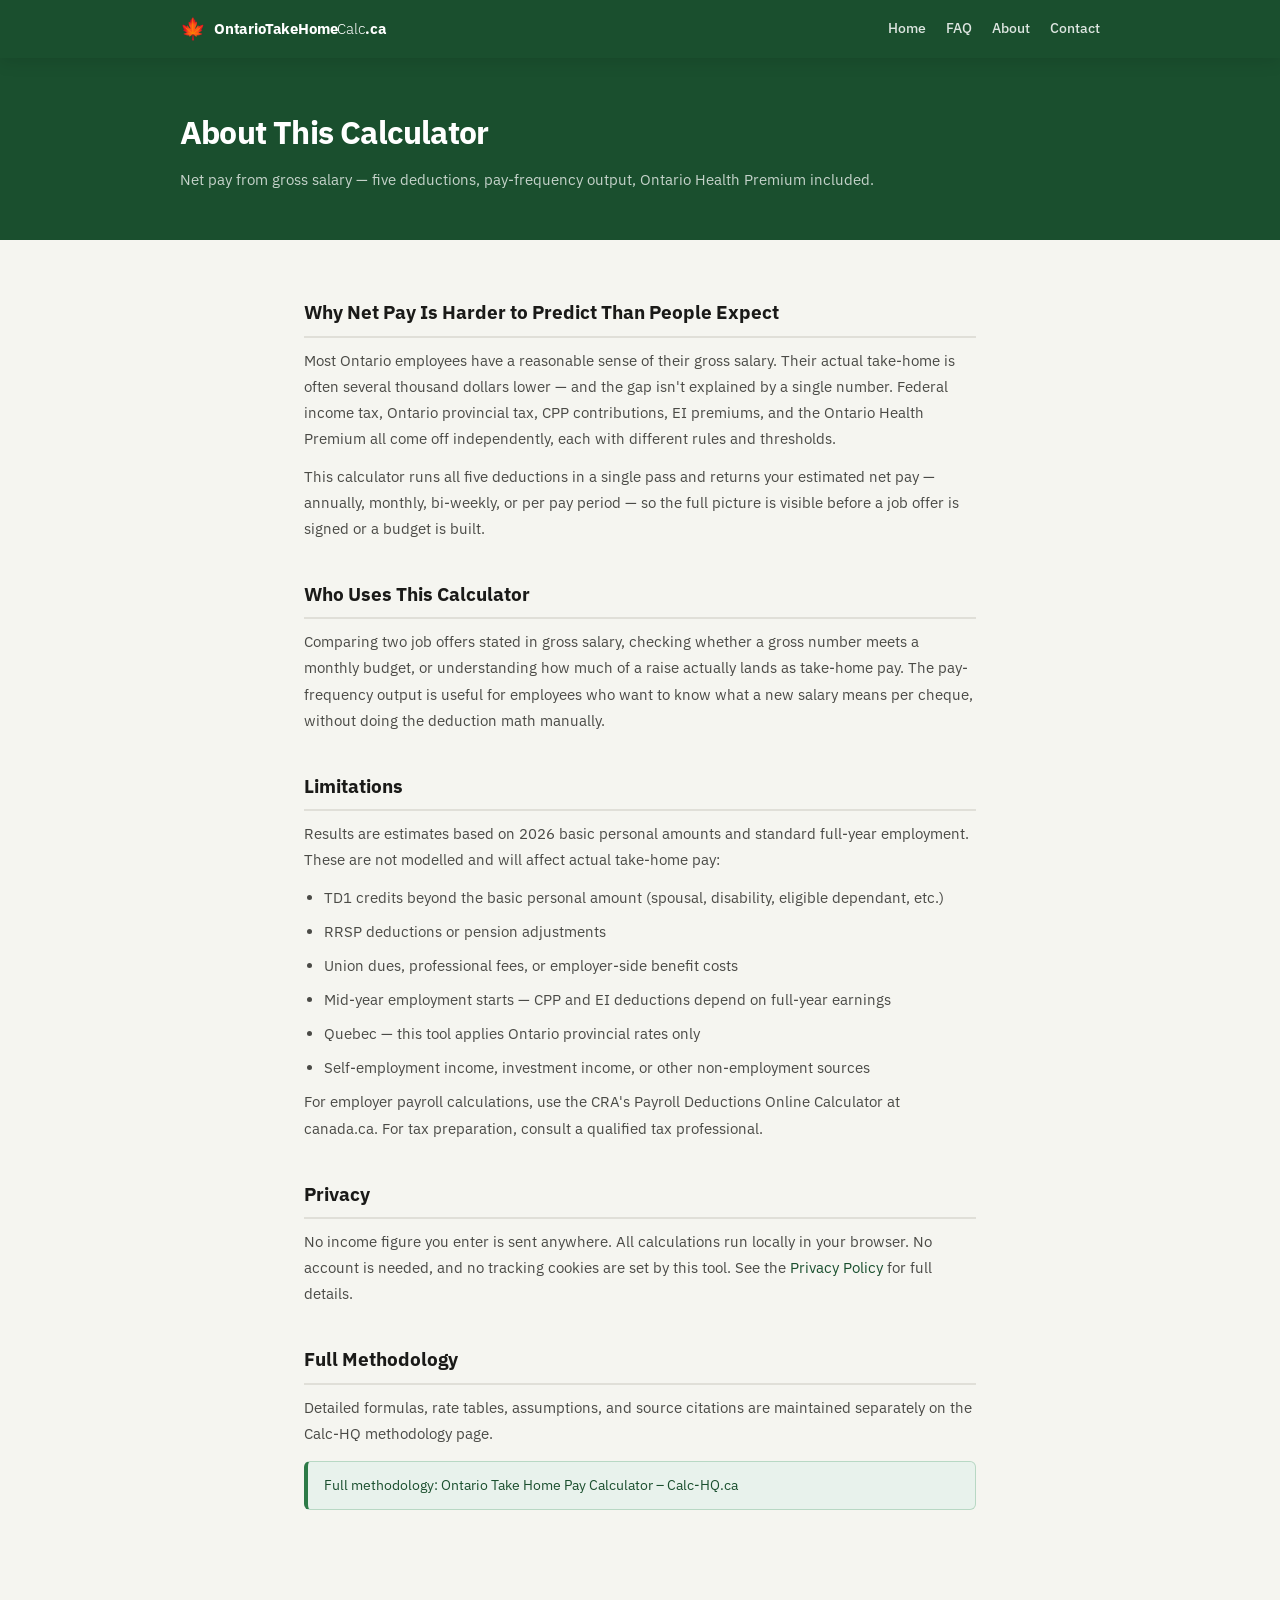
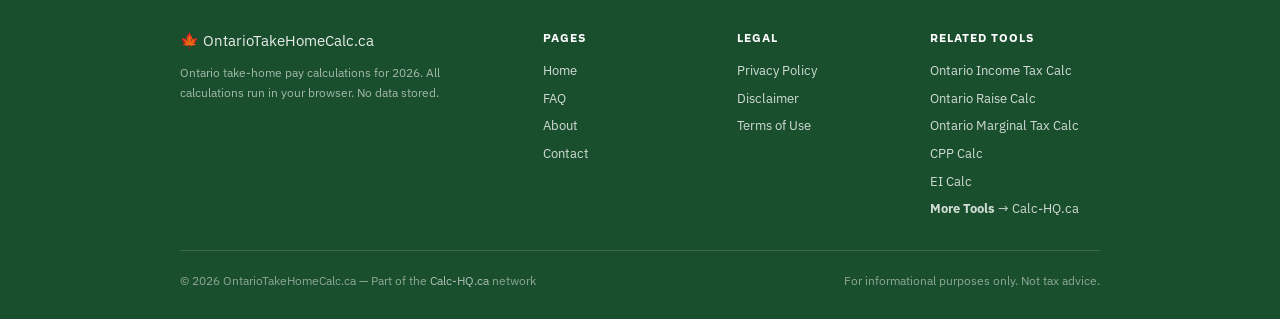
==== commit 69ebf683: "Simplify take-home calculator about page" ====
--- a/about.html
+++ b/about.html
@@ -62,49 +62,19 @@
 <div class="page-body">
 
   <h2>Why Net Pay Is Harder to Predict Than People Expect</h2>
-  <p>Most Ontario employees have a reasonable sense of their gross salary. Their actual take-home is often several thousand dollars lower than they expect — and the gap isn't explained by a single number. Federal income tax, Ontario provincial income tax, CPP contributions, EI premiums, and the Ontario Health Premium all come off the top independently, each governed by different rules, different thresholds, and different rate structures.</p>
-  <p>This calculator runs all five of those deductions in a single pass and returns your estimated net pay — annually, monthly, bi-weekly, or per pay period — so the full picture is visible before a job offer is signed or a budget is built.</p>
+  <p>Most Ontario employees have a reasonable sense of their gross salary. Their actual take-home is often several thousand dollars lower — and the gap isn't explained by a single number. Federal income tax, Ontario provincial tax, CPP contributions, EI premiums, and the Ontario Health Premium all come off independently, each with different rules and thresholds.</p>
+  <p>This calculator runs all five deductions in a single pass and returns your estimated net pay — annually, monthly, bi-weekly, or per pay period — so the full picture is visible before a job offer is signed or a budget is built.</p>
 
-  <h2>The Five Deductions This Tool Covers</h2>
-  <p>Each deduction is calculated independently using 2026 rates:</p>
-  <ul>
-    <li><strong>Federal income tax</strong> — Applied bracket by bracket from 14% on income up to $57,375 through to 33% on income above $253,415, minus the 2026 federal basic personal amount of $16,129.</li>
-    <li><strong>Ontario provincial income tax</strong> — Applied across Ontario's five brackets (5.05% to 13.16%), minus the Ontario basic personal amount of $12,399, plus the Ontario surtax on provincial tax above $5,554.</li>
-    <li><strong>CPP contributions</strong> — 5.95% on employment income between the basic exemption ($3,500) and the YMPE ($74,600), plus a second-tier CPP2 rate of 4% on earnings between the YMPE and the YAMPE ($85,000).</li>
-    <li><strong>EI premiums</strong> — $1.63 per $100 of insurable earnings, up to the 2026 maximum insurable earnings of $68,900.</li>
-    <li><strong>Ontario Health Premium</strong> — A provincial levy on taxable income ranging from $0 (below $20,000) to $900 (above $200,600), applied on a stepped schedule set by the Ontario Ministry of Finance.</li>
-  </ul>
-  <p>The OHP is frequently omitted from generic salary calculators. Including it produces a net pay figure closer to what Ontario employees actually see on their paycheques.</p>
-
-  <h2>Pay Frequency and Why It Matters</h2>
-  <p>Annual net pay figures can obscure the reality of day-to-day budgeting. Someone earning $75,000 gross might see $56,400 net annually — but whether their biweekly cheque is $2,169 or their monthly deposit is $4,700 depends on how their employer pays them. This calculator divides the annual net pay across the pay frequency you select: weekly, bi-weekly, semi-monthly, or monthly. The per-period output is the number most useful for actual household planning.</p>
-
-  <h2>Gross vs. Net: What the Calculator Models</h2>
-  <p>You enter a gross annual income. The calculator applies all five deductions in sequence using the 2026 rules for each, starting from taxable income and working through to the net figure. Federal and provincial taxes are computed separately on the same taxable income base; CPP and EI are computed on employment earnings; OHP is computed on Ontario taxable income. The outputs are summed to produce total annual deductions and total net pay, then divided by the selected pay frequency.</p>
-  <p>All constants — brackets, rates, personal amounts, CPP thresholds, EI maximums, OHP steps — are stored in a single configuration file. There are no hardcoded values scattered through the calculation logic.</p>
-
-  <h2>Who Uses This</h2>
-  <p>The most common use cases are straightforward: comparing two job offers stated in gross salary terms, checking whether a gross number meets a monthly budget target, or quickly understanding how much of a salary increase will actually land as additional take-home. The pay-frequency output is useful for employees paid bi-weekly who want to know what a new gross salary means per cheque, without doing the deduction math manually.</p>
-
-  <h2>Data Sources</h2>
-  <p>All rates used in this calculator come from 2026 CRA and Ontario government publications:</p>
-  <ul>
-    <li>CRA — Federal income tax brackets and rates (2026)</li>
-    <li>CRA — Federal basic personal amount ($16,129)</li>
-    <li>CRA — Ontario provincial tax rates and brackets (2026)</li>
-    <li>CRA — CPP contribution rate (5.95%), YMPE ($74,600), CPP2 rate (4%), YAMPE ($85,000)</li>
-    <li>ESDC — EI premium rate ($1.63 per $100), maximum insurable earnings ($68,900)</li>
-    <li>Ontario Ministry of Finance — Ontario Health Premium schedule and OBP ($12,399)</li>
-  </ul>
-  <p>This tool is maintained by the <a href="https://calc-hq.ca" target="_blank" rel="noopener">Calc-HQ.ca</a> network — an independent Canadian financial utility publisher focused on browser-based tools for Canadian employees and taxpayers. Questions or corrections can be directed to <a href="mailto:partnerships@calc-hq.ca">partnerships@calc-hq.ca</a>.</p>
+  <h2>Who Uses This Calculator</h2>
+  <p>Comparing two job offers stated in gross salary, checking whether a gross number meets a monthly budget, or understanding how much of a raise actually lands as take-home pay. The pay-frequency output is useful for employees who want to know what a new salary means per cheque, without doing the deduction math manually.</p>
 
   <h2>Limitations</h2>
-  <p>Results are estimates based on the 2026 basic personal amounts and standard full-year employment. These are not modelled and will affect actual take-home pay:</p>
+  <p>Results are estimates based on 2026 basic personal amounts and standard full-year employment. These are not modelled and will affect actual take-home pay:</p>
   <ul>
     <li>TD1 credits beyond the basic personal amount (spousal, disability, eligible dependant, etc.)</li>
     <li>RRSP deductions or pension adjustments</li>
     <li>Union dues, professional fees, or employer-side benefit costs</li>
-    <li>Mid-year employment starts — CPP and EI deductions depend on full-year earnings; partial-year results differ</li>
+    <li>Mid-year employment starts — CPP and EI deductions depend on full-year earnings</li>
     <li>Quebec — this tool applies Ontario provincial rates only</li>
     <li>Self-employment income, investment income, or other non-employment sources</li>
   </ul>
@@ -112,6 +82,12 @@
 
   <h2>Privacy</h2>
   <p>No income figure you enter is sent anywhere. All calculations run locally in your browser. No account is needed, and no tracking cookies are set by this tool. See the <a href="privacy-policy.html">Privacy Policy</a> for full details.</p>
+
+  <h2>Full Methodology</h2>
+  <p>Detailed formulas, rate tables, assumptions, and source citations are maintained separately on the Calc-HQ methodology page.</p>
+  <div class="info-box">
+    <a href="https://calc-hq.ca/methodology/take-home-pay/">Full methodology: Ontario Take Home Pay Calculator – Calc-HQ.ca</a>
+  </div>
 
 </div>
 
--- a/css/style.css
+++ b/css/style.css
@@ -439,9 +439,8 @@
 .breakdown-label {
   font-size: 0.9rem;
   color: var(--text-secondary);
-  display: flex;
-  align-items: center;
-  gap: 8px;
+  flex: 1 1 auto;
+  min-width: 0;
 }
 .breakdown-row.total .breakdown-label { color: rgba(255,255,255,0.85); }
 .breakdown-value {
@@ -450,12 +449,16 @@
   font-weight: 500;
   color: var(--text-primary);
   white-space: nowrap;
+  flex-shrink: 0;
+  text-align: right;
 }
 .breakdown-row.total .breakdown-value { color: #fff; font-size: 1rem; }
 .breakdown-sub {
   font-size: 0.78rem;
   color: var(--text-muted);
   font-family: 'IBM Plex Mono', monospace;
+  display: block;
+  margin-top: 3px;
 }
 .deduction-amount { color: var(--red); }
 .breakdown-row.total .deduction-amount { color: rgba(255,220,220,1); }
@@ -1009,6 +1012,12 @@
   .page-body { padding: 36px 20px; }
   .container { padding: 0 16px; }
   .related-grid { grid-template-columns: 1fr; gap: 10px; }
+  /* Mobile result breakdown layout */
+  .breakdown-row { flex-wrap: wrap; padding: 10px 12px; gap: 0; }
+  .breakdown-label { font-size: 0.85rem; }
+  .breakdown-value { font-size: 0.85rem; }
+  .breakdown-sub { margin-top: 4px; }
+  .breakdown-row.section-header { padding: 6px 12px; font-size: 0.7rem; }
 }
 
 /* 430px */
@@ -1024,6 +1033,10 @@
   .info-section { padding: 16px; }
   .info-box { padding: 18px 16px; }
   .related-card { padding: 14px 16px; }
+  .breakdown-row { padding: 8px 10px; }
+  .breakdown-label { font-size: 0.82rem; }
+  .breakdown-value { font-size: 0.82rem; }
+  .breakdown-sub { font-size: 0.72rem; }
 }
 
 /* 390px */
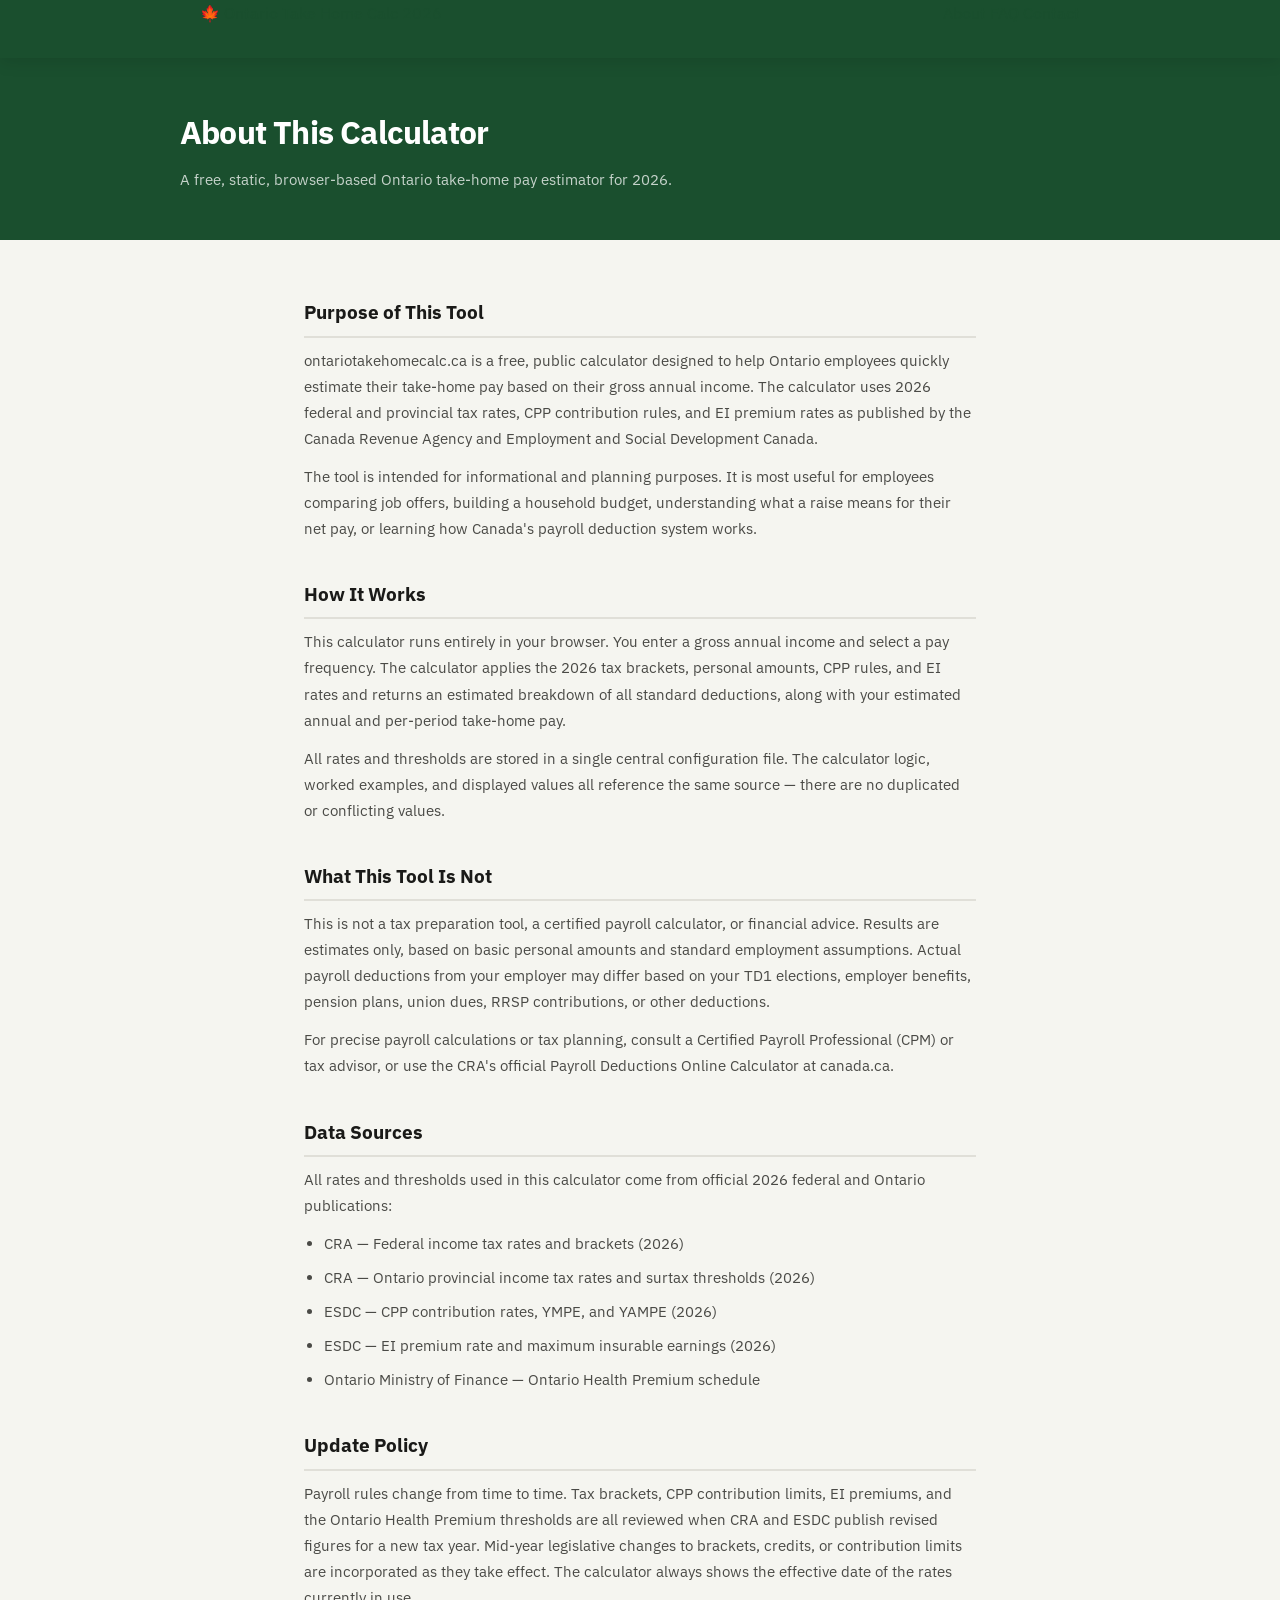
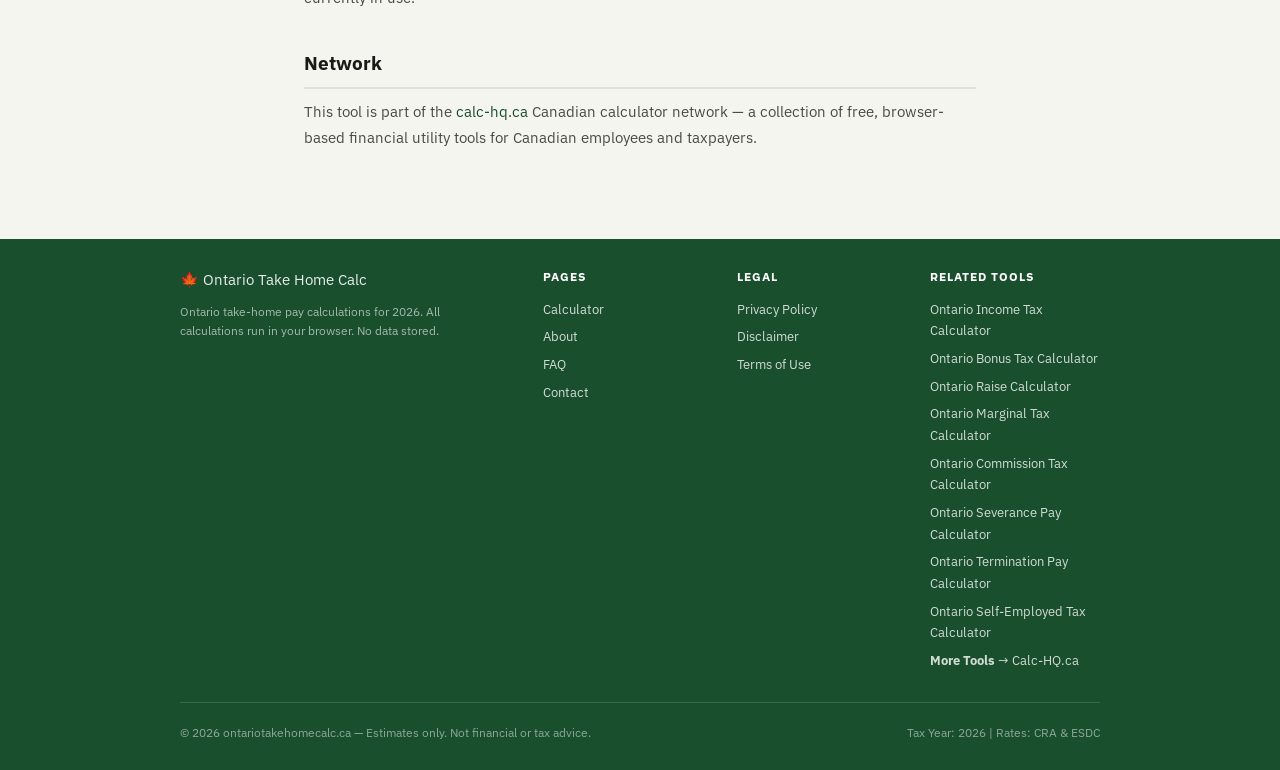
==== commit 0a6901d0: "fix: AdSense governance cleanup — footer cluster, contact form, about page, FAQ - Remove CPP Calc & " ====
--- a/about.html
+++ b/about.html
@@ -4,7 +4,7 @@
   <meta charset="UTF-8">
   <meta name="viewport" content="width=device-width, initial-scale=1.0">
   <title>About | Ontario Take Home Calc</title>
-  <meta name="description" content="About Ontario Take Home Calc — a five-deduction net pay estimator covering federal and Ontario income tax, CPP, EI, and the Ontario Health Premium, with pay-frequency output for 2026.">
+  <meta name="description" content="About ontariotakehomecalc.ca — a free, browser-based Ontario take-home pay calculator using current 2026 tax rates.">
   <link rel="canonical" href="https://ontariotakehomecalc.ca/about.html">
   <link rel="stylesheet" href="css/style.css">
   <script async src="https://pagead2.googlesyndication.com/pagead/js/adsbygoogle.js?client=ca-pub-7744853829365165" crossorigin="anonymous"></script>
@@ -14,10 +14,10 @@
     "@type": "WebPage",
     "name": "About | Ontario Take Home Calc",
     "url": "https://ontariotakehomecalc.ca/about.html",
-    "description": "About Ontario Take Home Calc — five-deduction Ontario net pay estimator including OHP, pay frequency output, and 2026 CRA rates.",
+    "description": "About Ontario Take Home Calc — a free, browser-based Ontario take-home pay estimator using 2026 CRA tax rates.",
     "isPartOf": {
       "@type": "WebSite",
-        "name": "Ontario Take Home Calc",
+      "name": "Ontario Take Home Calc",
       "url": "https://ontariotakehomecalc.ca/"
     }
   }
@@ -26,89 +26,73 @@
 <body>
 
 <header class="site-header">
-  <div class="header-inner">
-    <a href="index.html" class="site-logo">
-      <span class="logo-maple">🍁</span>
-      <span class="logo-text">OntarioTakeHome<span>Calc</span>.ca</span>
-    </a>
-    <nav class="site-nav" aria-label="Main navigation">
-      <a href="index.html">Home</a>
-      <a href="faq.html">FAQ</a>
-      <a href="about.html" class="active">About</a>
-      <a href="contact.html">Contact</a>
-    </nav>
-    <button class="hamburger" aria-label="Menu" aria-expanded="false">
-      <span></span><span></span><span></span>
-    </button>
+  <div class="container">
+    <div class="header-inner">
+      <a href="/" class="logo"><span class="logo-icon">🍁</span> Ontario Take Home Calc <span class="year-badge">2026</span></a>
+      <nav class="header-nav">
+        <a href="about.html">About</a>
+        <a href="faq.html">FAQ</a>
+        <a href="contact.html">Contact</a>
+      </nav>
+    </div>
   </div>
 </header>
-
-<!-- Mobile nav overlay -->
-<div class="mobile-nav-overlay" id="mobile-overlay"></div>
-<nav class="mobile-nav" id="mobile-nav">
-  <a href="index.html">Home</a>
-  <a href="faq.html">FAQ</a>
-  <a href="about.html">About</a>
-  <a href="contact.html">Contact</a>
-</nav>
 
 <section class="page-hero">
   <div class="container">
     <h1>About This Calculator</h1>
-    <p>Net pay from gross salary — five deductions, pay-frequency output, Ontario Health Premium included.</p>
+    <p>A free, static, browser-based Ontario take-home pay estimator for 2026.</p>
   </div>
 </section>
 
 <div class="page-body">
 
-  <h2>Why Net Pay Is Harder to Predict Than People Expect</h2>
-  <p>Most Ontario employees have a reasonable sense of their gross salary. Their actual take-home is often several thousand dollars lower — and the gap isn't explained by a single number. Federal income tax, Ontario provincial tax, CPP contributions, EI premiums, and the Ontario Health Premium all come off independently, each with different rules and thresholds.</p>
-  <p>This calculator runs all five deductions in a single pass and returns your estimated net pay — annually, monthly, bi-weekly, or per pay period — so the full picture is visible before a job offer is signed or a budget is built.</p>
+  <h2>Purpose of This Tool</h2>
+  <p>ontariotakehomecalc.ca is a free, public calculator designed to help Ontario employees quickly estimate their take-home pay based on their gross annual income. The calculator uses 2026 federal and provincial tax rates, CPP contribution rules, and EI premium rates as published by the Canada Revenue Agency and Employment and Social Development Canada.</p>
+  <p>The tool is intended for informational and planning purposes. It is most useful for employees comparing job offers, building a household budget, understanding what a raise means for their net pay, or learning how Canada's payroll deduction system works.</p>
 
-  <h2>Who Uses This Calculator</h2>
-  <p>Comparing two job offers stated in gross salary, checking whether a gross number meets a monthly budget, or understanding how much of a raise actually lands as take-home pay. The pay-frequency output is useful for employees who want to know what a new salary means per cheque, without doing the deduction math manually.</p>
+  <h2>How It Works</h2>
+  <p>This calculator runs entirely in your browser. You enter a gross annual income and select a pay frequency. The calculator applies the 2026 tax brackets, personal amounts, CPP rules, and EI rates and returns an estimated breakdown of all standard deductions, along with your estimated annual and per-period take-home pay.</p>
+  <p>All rates and thresholds are stored in a single central configuration file. The calculator logic, worked examples, and displayed values all reference the same source — there are no duplicated or conflicting values.</p>
 
-  <h2>Limitations</h2>
-  <p>Results are estimates based on 2026 basic personal amounts and standard full-year employment. These are not modelled and will affect actual take-home pay:</p>
+  <h2>What This Tool Is Not</h2>
+  <p>This is not a tax preparation tool, a certified payroll calculator, or financial advice. Results are estimates only, based on basic personal amounts and standard employment assumptions. Actual payroll deductions from your employer may differ based on your TD1 elections, employer benefits, pension plans, union dues, RRSP contributions, or other deductions.</p>
+  <p>For precise payroll calculations or tax planning, consult a Certified Payroll Professional (CPM) or tax advisor, or use the CRA's official Payroll Deductions Online Calculator at canada.ca.</p>
+
+  <h2>Data Sources</h2>
+  <p>All rates and thresholds used in this calculator come from official 2026 federal and Ontario publications:</p>
   <ul>
-    <li>TD1 credits beyond the basic personal amount (spousal, disability, eligible dependant, etc.)</li>
-    <li>RRSP deductions or pension adjustments</li>
-    <li>Union dues, professional fees, or employer-side benefit costs</li>
-    <li>Mid-year employment starts — CPP and EI deductions depend on full-year earnings</li>
-    <li>Quebec — this tool applies Ontario provincial rates only</li>
-    <li>Self-employment income, investment income, or other non-employment sources</li>
+    <li>CRA — Federal income tax rates and brackets (2026)</li>
+    <li>CRA — Ontario provincial income tax rates and surtax thresholds (2026)</li>
+    <li>ESDC — CPP contribution rates, YMPE, and YAMPE (2026)</li>
+    <li>ESDC — EI premium rate and maximum insurable earnings (2026)</li>
+    <li>Ontario Ministry of Finance — Ontario Health Premium schedule</li>
   </ul>
-  <p>For employer payroll calculations, use the CRA's Payroll Deductions Online Calculator at canada.ca. For tax preparation, consult a qualified tax professional.</p>
 
-  <h2>Privacy</h2>
-  <p>No income figure you enter is sent anywhere. All calculations run locally in your browser. No account is needed, and no tracking cookies are set by this tool. See the <a href="privacy-policy.html">Privacy Policy</a> for full details.</p>
+  <h2>Update Policy</h2>
+  <p>Payroll rules change from time to time. Tax brackets, CPP contribution limits, EI premiums, and the Ontario Health Premium thresholds are all reviewed when CRA and ESDC publish revised figures for a new tax year. Mid-year legislative changes to brackets, credits, or contribution limits are incorporated as they take effect. The calculator always shows the effective date of the rates currently in use.</p>
 
-  <h2>Full Methodology</h2>
-  <p>Detailed formulas, rate tables, assumptions, and source citations are maintained separately on the Calc-HQ methodology page.</p>
-  <div class="info-box">
-    <a href="https://calc-hq.ca/methodology/take-home-pay/">Full methodology: Ontario Take Home Pay Calculator – Calc-HQ.ca</a>
-  </div>
+  <h2>Network</h2>
+  <p>This tool is part of the <a href="https://calc-hq.ca" target="_blank" rel="noopener">calc-hq.ca</a> Canadian calculator network — a collection of free, browser-based financial utility tools for Canadian employees and taxpayers.</p>
 
 </div>
-
-
 
 <footer class="site-footer">
   <div class="container">
     <div class="footer-grid">
       <div class="footer-brand">
-        <div class="logo">🍁 OntarioTakeHomeCalc.ca</div>
+        <div class="logo">🍁 Ontario Take Home Calc</div>
         <p>Ontario take-home pay calculations for 2026. All calculations run in your browser. No data stored.</p>
       </div>
       <div class="footer-col">
-        <h4>PAGES</h4>
-        <a href="index.html">Home</a>
+        <h4>Pages</h4>
+        <a href="/">Calculator</a>
+        <a href="about.html">About</a>
         <a href="faq.html">FAQ</a>
-        <a href="about.html">About</a>
         <a href="contact.html">Contact</a>
       </div>
       <div class="footer-col">
-        <h4>LEGAL</h4>
+        <h4>Legal</h4>
         <a href="privacy-policy.html">Privacy Policy</a>
         <a href="disclaimer.html">Disclaimer</a>
         <a href="terms.html">Terms of Use</a>
@@ -120,37 +104,11 @@
       </div>
     </div>
     <div class="footer-bottom">
-      <span>© 2026 OntarioTakeHomeCalc.ca — Part of the <a href="https://calc-hq.ca/" rel="noopener">Calc-HQ.ca</a> network</span>
-      <span>For informational purposes only. Not tax advice.</span>
+      <span>© 2026 ontariotakehomecalc.ca — Estimates only. Not financial or tax advice.</span>
+      <span>Tax Year: 2026 | Rates: CRA &amp; ESDC</span>
     </div>
   </div>
 </footer>
-
-<!-- Hamburger menu logic -->
-<script>
-(function() {
-  var hamburger = document.querySelector('.hamburger');
-  var mobileNav = document.getElementById('mobile-nav');
-  var overlay = document.getElementById('mobile-overlay');
-  function toggleMenu() {
-    var isOpen = hamburger.classList.toggle('active');
-    mobileNav.classList.toggle('active', isOpen);
-    overlay.classList.toggle('active', isOpen);
-    hamburger.setAttribute('aria-expanded', String(isOpen));
-    document.body.style.overflow = isOpen ? 'hidden' : '';
-  }
-  function closeMenu() {
-    hamburger.classList.remove('active');
-    mobileNav.classList.remove('active');
-    overlay.classList.remove('active');
-    hamburger.setAttribute('aria-expanded', 'false');
-    document.body.style.overflow = '';
-  }
-  if (hamburger) hamburger.addEventListener('click', toggleMenu);
-  if (overlay) overlay.addEventListener('click', closeMenu);
-  if (mobileNav) mobileNav.querySelectorAll('a').forEach(function(a) { a.addEventListener('click', closeMenu); });
-})();
-</script>
 
 <script src="js/network.js"></script>
 <script src="js/ads.js"></script>
